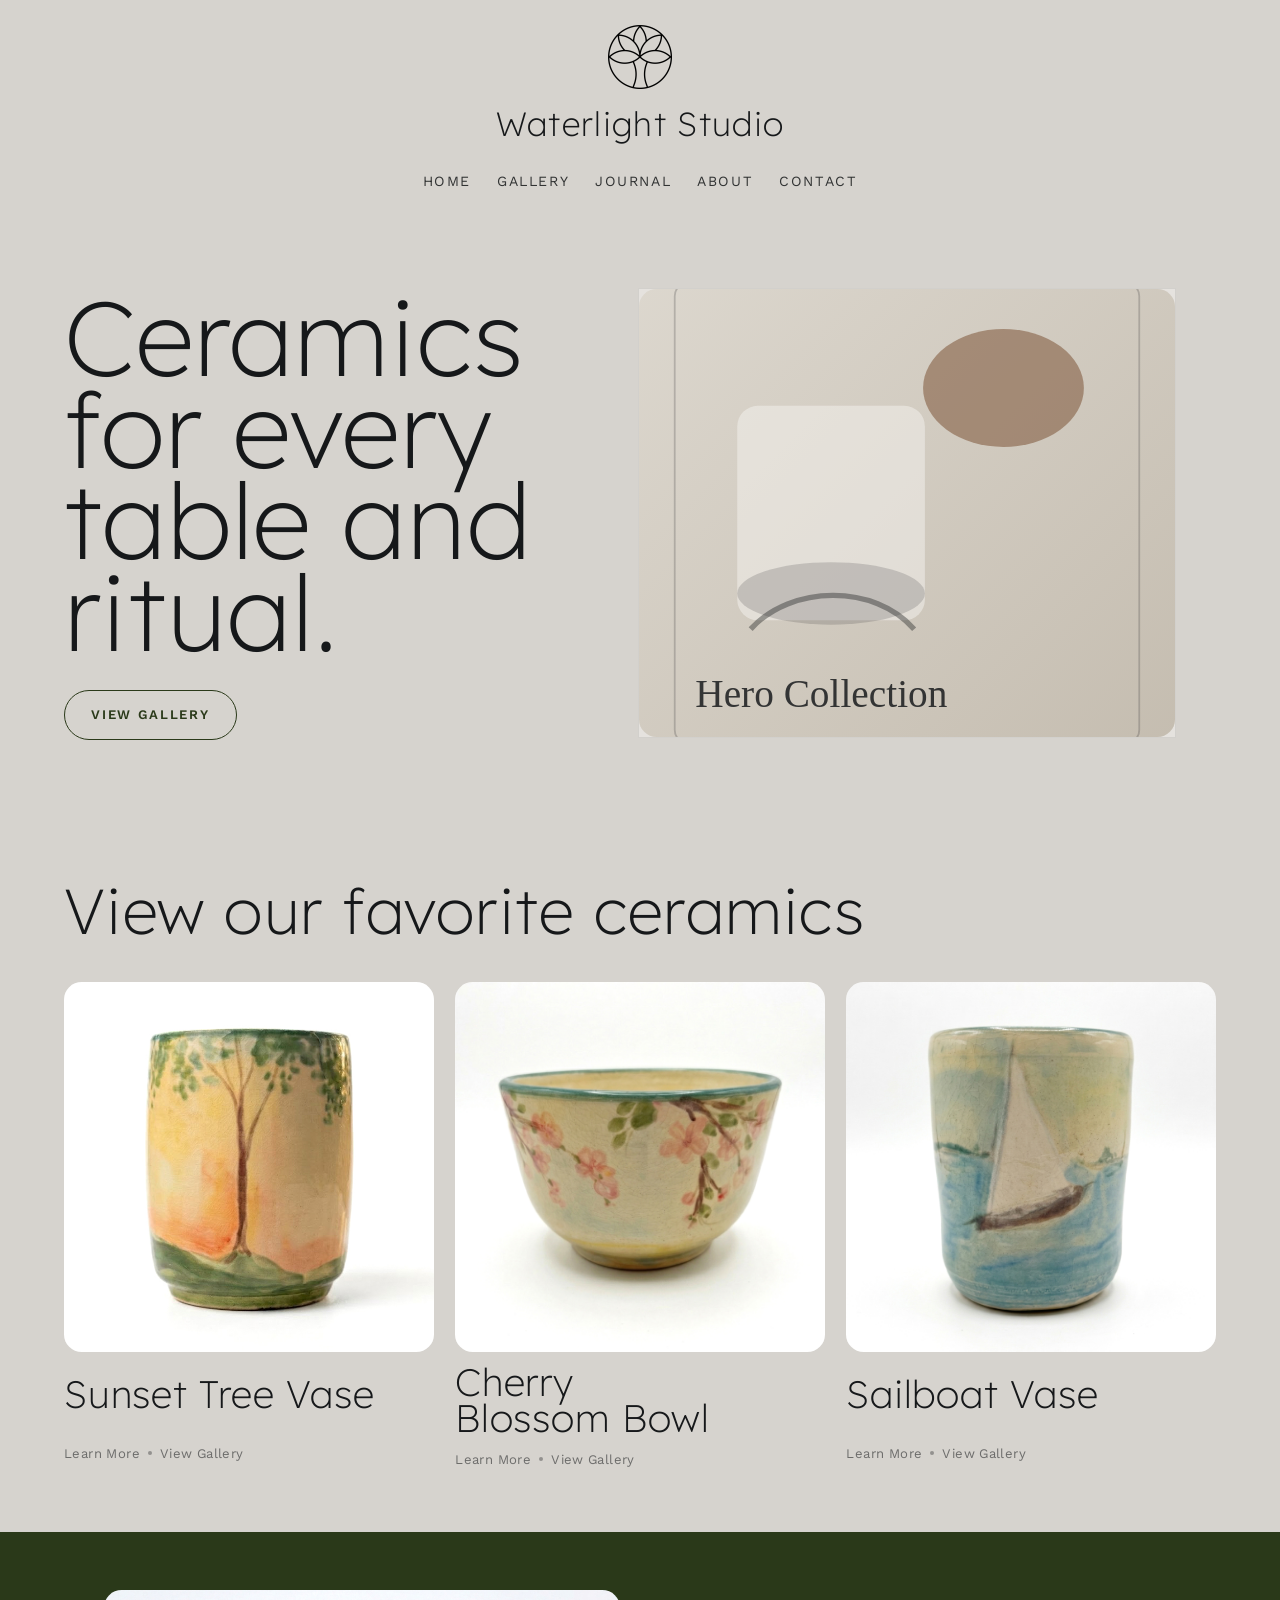
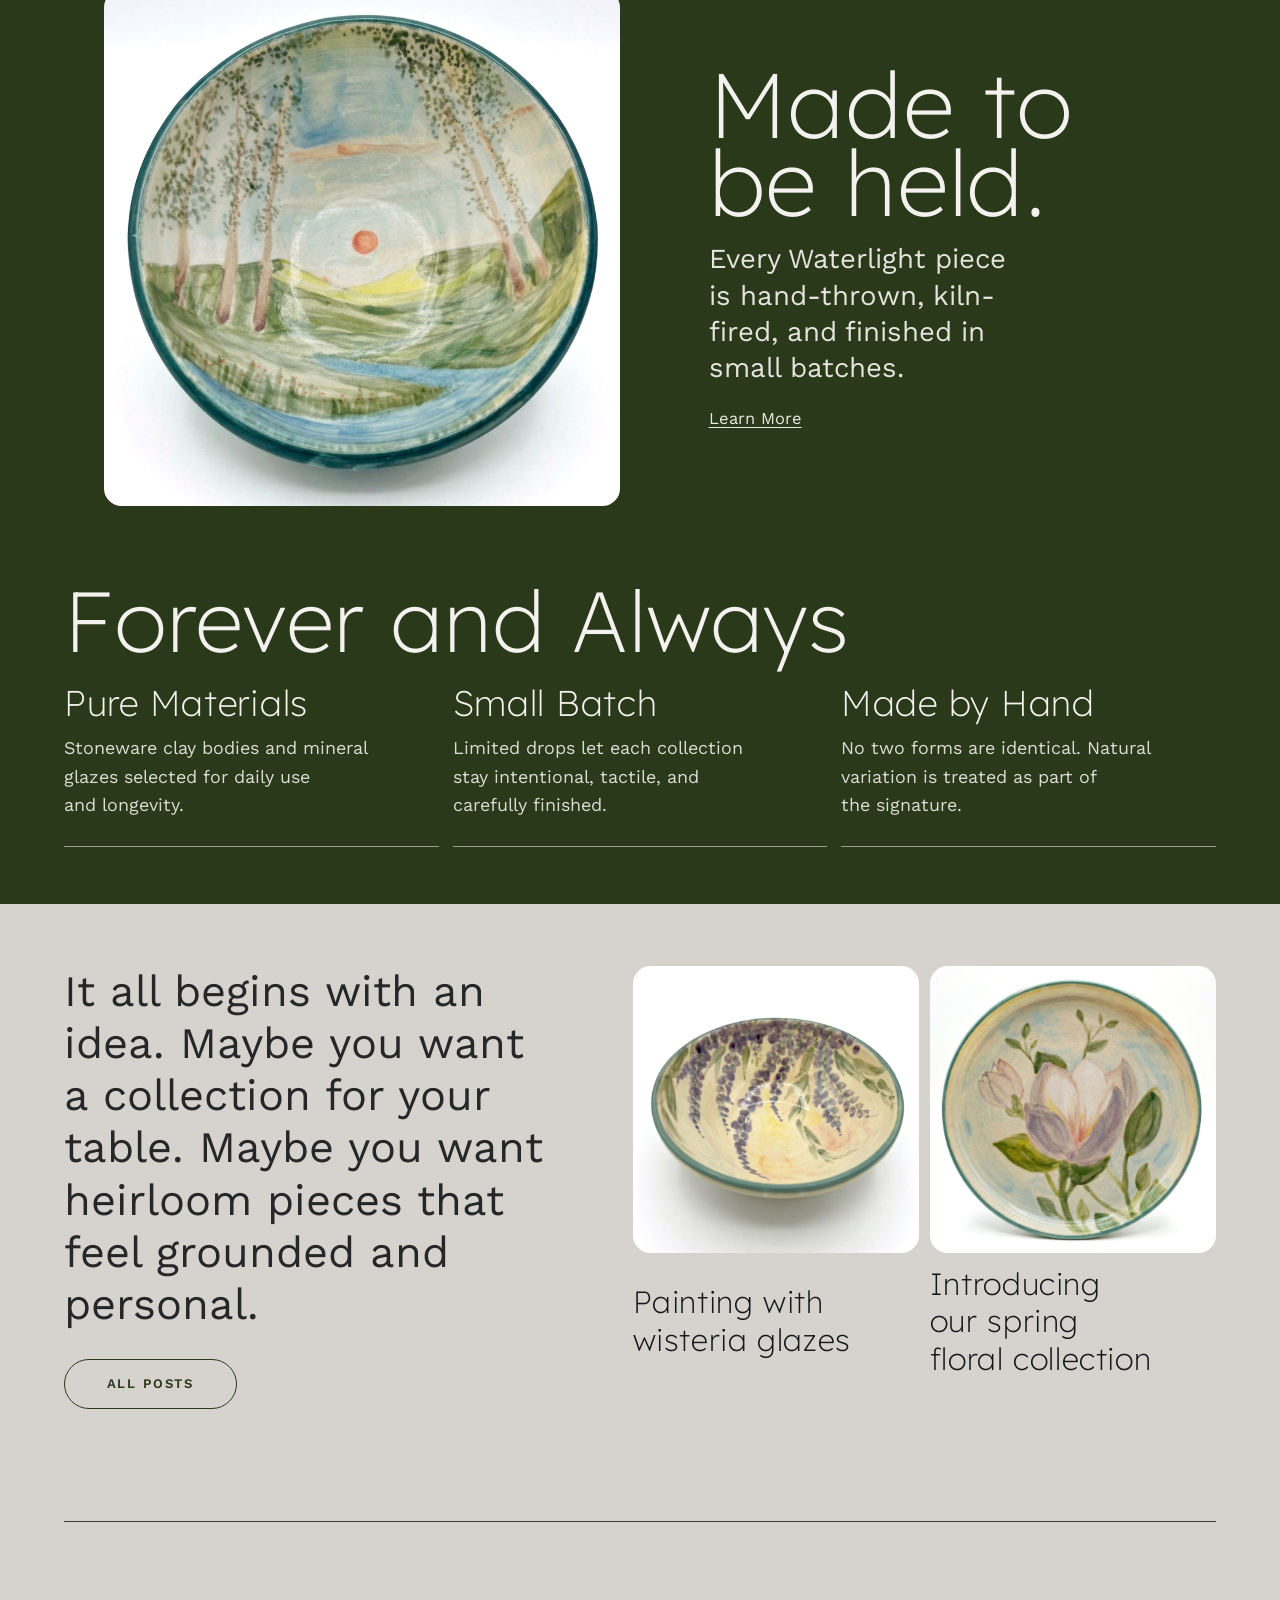
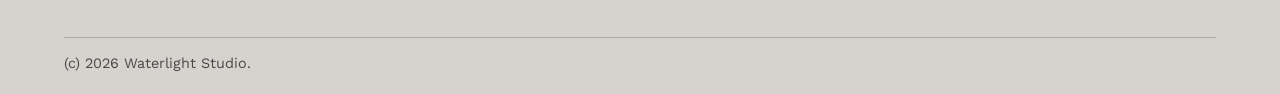
==== index.html @ d8284cc0 "Fix mobile hamburger menu: clean styling, centered, top z-index - Move hamburger into brandrow, remo" ====
<!doctype html>
<html lang="en">
  <head>
    <meta charset="utf-8" />
    <meta name="viewport" content="width=device-width, initial-scale=1" />
    <title>Waterlight Studio | Handmade Ceramics</title>
    <meta
      name="description"
      content="Waterlight Studio creates handmade ceramics for everyday rituals, with earthy forms, small-batch collections, and journal-inspired storytelling."
    />
    <link rel="preconnect" href="https://fonts.googleapis.com" />
    <link rel="preconnect" href="https://fonts.gstatic.com" crossorigin />
    <link
      href="https://fonts.googleapis.com/css2?family=Lexend:wght@200&family=Work+Sans:wght@400;500;600&display=swap"
      rel="stylesheet"
    />
    <link rel="stylesheet" href="/assets/css/tokens.css" />
    <link rel="stylesheet" href="/assets/css/base.css" />
    <link rel="stylesheet" href="/assets/css/layout.css" />
    <link rel="stylesheet" href="/assets/css/components.css" />
    <link rel="stylesheet" href="/assets/css/pages.css" />
  </head>
  <body class="home-template">
    <a class="skip-link" href="#main-content">Skip to content</a>
    <div class="site-shell">
      <header class="site-header home-header">
        <div class="container-wide home-header__brandrow">
          <button
            class="menu-toggle home-menu-toggle"
            type="button"
            data-menu-toggle
            aria-expanded="false"
            aria-controls="primary-nav"
            aria-label="Toggle navigation"
          >
            <svg viewBox="0 0 24 24" fill="none" stroke="currentColor" stroke-width="2" aria-hidden="true">
              <path d="M3 6h18M3 12h18M3 18h18" />
            </svg>
          </button>

          <a class="home-brand" href="/">
            <img src="/assets/img/Waterlight-Logo-Black.png" alt="" class="home-brand__logo" />
            <span class="home-brand__name">Waterlight Studio</span>
          </a>

          <nav id="primary-nav" class="home-nav" data-site-nav aria-label="Primary navigation">
            <a href="/" data-nav-link>Home</a>
            <a href="/gallery/" data-nav-link>Gallery</a>
            <a href="#journal">Journal</a>
            <a href="/about/" data-nav-link>About</a>
            <a href="#" class="js-mail-link">Contact</a>
          </nav>
        </div>
      </header>

      <main id="main-content">
        <section class="home-section home-hero">
          <div class="container-wide home-hero__layout">
            <div class="home-hero__copy" data-reveal="left">
              <h1>Ceramics for every table and ritual.</h1>
              <a class="home-pill home-pill--outline" href="/gallery/">View Gallery</a>
            </div>

            <figure class="home-hero__media" data-reveal="right">
              <img
                src="/assets/img/placeholders/home-hero-ceramics.svg"
                alt="Handmade ceramic objects styled in neutral tones"
                loading="eager"
              />
            </figure>
          </div>
        </section>

        <section id="shop" class="home-section home-products">
          <div class="container-wide">
            <h2 class="home-section-title" data-reveal>View our favorite ceramics</h2>

            <div class="home-product-grid">
              <article class="home-product" data-reveal>
                <img src="/assets/img/sunset-tree-vase.jpg" alt="Handmade vase with painted sunset tree landscape" loading="lazy" />
                <h3>Sunset Tree Vase</h3>
                <div class="home-product__actions">
                  <a href="/about/">Learn More</a>
                  <span class="home-product__dot"></span>
                  <a href="/gallery/">View Gallery</a>
                </div>
              </article>

              <article class="home-product" data-reveal>
                <img src="/assets/img/cherry-blossom-bowl.jpg" alt="Handmade bowl with pink cherry blossom branches" loading="lazy" />
                <h3>Cherry Blossom Bowl</h3>
                <div class="home-product__actions">
                  <a href="/about/">Learn More</a>
                  <span class="home-product__dot"></span>
                  <a href="/gallery/">View Gallery</a>
                </div>
              </article>

              <article class="home-product" data-reveal>
                <img src="/assets/img/sailboat-vase.jpg" alt="Handmade vase with painted sailboat on blue water" loading="lazy" />
                <h3>Sailboat Vase</h3>
                <div class="home-product__actions">
                  <a href="/about/">Learn More</a>
                  <span class="home-product__dot"></span>
                  <a href="/gallery/">View Gallery</a>
                </div>
              </article>
            </div>
          </div>
        </section>

        <section class="home-feature home-feature--dark">
          <div class="container-wide home-feature__layout">
            <figure class="home-feature__image" data-reveal>
              <img
                src="/assets/img/meadow-sunset-bowl.jpg"
                alt="Handmade bowl with painted meadow and sunset landscape"
                loading="lazy"
              />
            </figure>

            <div class="home-feature__copy" data-reveal>
              <h2>Made to be held.</h2>
              <p>Every Waterlight piece is hand-thrown, kiln-fired, and finished in small batches.</p>
              <a href="/about/">Learn More</a>
            </div>
          </div>
        </section>

        <section class="home-values home-feature--dark">
          <div class="container-wide">
            <h2>Forever and Always</h2>

            <div class="home-values__grid">
              <article class="home-value">
                <h3>Pure Materials</h3>
                <p>Stoneware clay bodies and mineral glazes selected for daily use and longevity.</p>
              </article>

              <article class="home-value">
                <h3>Small Batch</h3>
                <p>Limited drops let each collection stay intentional, tactile, and carefully finished.</p>
              </article>

              <article class="home-value">
                <h3>Made by Hand</h3>
                <p>No two forms are identical. Natural variation is treated as part of the signature.</p>
              </article>
            </div>
          </div>
        </section>

        <section id="journal" class="home-section home-journal">
          <div class="container-wide home-journal__layout">
            <div class="home-journal__intro" data-reveal="left">
              <p>
                It all begins with an idea. Maybe you want a collection for your table. Maybe you want
                heirloom pieces that feel grounded and personal.
              </p>
              <a class="home-pill home-pill--outline" href="/about/">All Posts</a>
            </div>

            <div class="home-journal__cards" data-reveal="right">
              <article class="home-journal-card">
                <img src="/assets/img/wisteria-bowl.jpg" alt="Handmade bowl with cascading purple wisteria" loading="lazy" />
                <h3>Painting with wisteria glazes</h3>
              </article>

              <article class="home-journal-card">
                <img src="/assets/img/magnolia-plate.jpg" alt="Handmade plate with magnolia flower" loading="lazy" />
                <h3>Introducing our spring floral collection</h3>
              </article>
            </div>
          </div>
        </section>
      </main>

      <footer class="home-newsletter">
        <div class="container-wide home-newsletter__inner">
          <nav class="home-newsletter__links" aria-label="Footer links" data-reveal>
            <a href="#journal">Journal</a>
            <a href="/about/">About</a>
            <a href="/gallery/">Gallery</a>
            <a href="#" class="js-mail-link">Contact</a>
          </nav>
        </div>

        <div class="container-wide home-legal">
          <p>(c) <span data-year></span> Waterlight Studio.</p>
        </div>
      </footer>
    </div>

    <script src="/cms-client.js"></script>
    <script src="/assets/js/main.js" defer></script>
    <script src="/assets/js/reveal.js" defer></script>
    <script>
      document.addEventListener('DOMContentLoaded', async () => {
        try {
          const cms = await window.CMS.fetchCms();

          // Hero
          const heroTitle = document.querySelector('.home-hero__copy h1');
          if (heroTitle && cms.hero.title) heroTitle.textContent = cms.hero.title;
          const heroCta = document.querySelector('.home-hero__copy .home-pill');
          if (heroCta && cms.hero.cta_text) { heroCta.textContent = cms.hero.cta_text; heroCta.href = cms.hero.cta_link || '/gallery/'; }
          const heroImg = document.querySelector('.home-hero__media img');
          if (heroImg && cms.hero.image) { heroImg.src = cms.hero.image; heroImg.alt = cms.hero.image_alt || ''; }

          // Products
          const prodTitle = document.querySelector('.home-products .home-section-title');
          if (prodTitle && cms.products.section_title) prodTitle.textContent = cms.products.section_title;
          const prodGrid = document.querySelector('.home-product-grid');
          if (prodGrid && cms.products.items.length) {
            prodGrid.innerHTML = cms.products.items
              .filter(p => p.visibility !== 'hidden')
              .map(p => `<article class="home-product is-visible">
                <img src="${p.image}" alt="${p.image_alt || ''}" loading="lazy" />
                <h3>${p.title}</h3>
                <div class="home-product__actions">
                  <a href="${p.learn_more_link || '/about/'}">Learn More</a>
                  <span class="home-product__dot"></span>
                  <a href="${p.gallery_link || '/gallery/'}">View Gallery</a>
                </div>
              </article>`).join('');
          }

          // Feature
          const featImg = document.querySelector('.home-feature__image img');
          if (featImg && cms.feature.image) { featImg.src = cms.feature.image; featImg.alt = cms.feature.image_alt || ''; }
          const featTitle = document.querySelector('.home-feature__copy h2');
          if (featTitle && cms.feature.title) featTitle.textContent = cms.feature.title;
          const featDesc = document.querySelector('.home-feature__copy p');
          if (featDesc && cms.feature.description) featDesc.textContent = cms.feature.description;
          const featLink = document.querySelector('.home-feature__copy a');
          if (featLink && cms.feature.link_text) { featLink.textContent = cms.feature.link_text; featLink.href = cms.feature.link_url || '/about/'; }

          // Values
          const valTitle = document.querySelector('.home-values h2');
          if (valTitle && cms.values.title) valTitle.textContent = cms.values.title;
          const valGrid = document.querySelector('.home-values__grid');
          if (valGrid && cms.values.items.length) {
            valGrid.innerHTML = cms.values.items.map(v =>
              `<article class="home-value is-visible"><h3>${v.title}</h3><p>${v.description}</p></article>`
            ).join('');
          }

          // Journal
          const journalIntro = document.querySelector('.home-journal__intro p');
          if (journalIntro && cms.journal.intro_text) journalIntro.textContent = cms.journal.intro_text;
          const journalCta = document.querySelector('.home-journal__intro .home-pill');
          if (journalCta && cms.journal.cta_text) { journalCta.textContent = cms.journal.cta_text; journalCta.href = cms.journal.cta_link || '/about/'; }
          const journalCards = document.querySelector('.home-journal__cards');
          if (journalCards && cms.journal.cards.length) {
            journalCards.innerHTML = cms.journal.cards
              .filter(j => j.visibility !== 'hidden')
              .map(j => `<article class="home-journal-card is-visible">
                <img src="${j.image}" alt="${j.image_alt || ''}" loading="lazy" />
                <h3>${j.title}</h3>
              </article>`).join('');
          }

          // Newsletter
          const nlText = document.querySelector('.home-newsletter__signup p');
          if (nlText && cms.newsletter.signup_text) nlText.textContent = cms.newsletter.signup_text;
          const nlImg = document.querySelector('.home-newsletter__visual img');
          if (nlImg && cms.newsletter.image) { nlImg.src = cms.newsletter.image; nlImg.alt = cms.newsletter.image_alt || ''; }
          const nlInsta = document.querySelector('.home-newsletter__visual a');
          if (nlInsta && cms.newsletter.instagram_text) nlInsta.textContent = cms.newsletter.instagram_text;

          // Section visibility
          const sectionMap = {
            hero: '.home-hero',
            products: '.home-products',
            feature: '.home-feature',
            values: '.home-values',
            journal: '.home-journal',
            newsletter: '.home-newsletter'
          };
          const settingMap = {
            hero: 'showHeroSection',
            products: 'showProductsSection',
            feature: 'showFeatureSection',
            values: 'showValuesSection',
            journal: 'showJournalSection',
            newsletter: 'showNewsletterSection'
          };
          Object.entries(sectionMap).forEach(([key, sel]) => {
            const el = document.querySelector(sel);
            if (el && cms.settings[settingMap[key]] === false) el.style.display = 'none';
          });
        } catch (e) {
          // CMS fetch failed; static HTML remains as fallback.
        }
      });
    </script>
  </body>
</html>
---- assets/css/tokens.css ----
:root {
  --bg-cream: #d6d3ce;
  --bg-sand: #c7c2b8;
  --olive: #2a3919;
  --rust: #855840;
  --charcoal: #16181a;
  --ink: #1f2228;
  --mist: #f4f2ee;
  --line: rgba(22, 24, 26, 0.17);
  --line-strong: rgba(22, 24, 26, 0.3);

  --shadow-soft: 0 12px 40px rgba(17, 21, 27, 0.12);
  --shadow-card: 0 14px 40px rgba(17, 21, 27, 0.1);

  --font-display: "Lexend", "Avenir Next", "Segoe UI", sans-serif;
  --font-body: "Work Sans", "Avenir Next", "Segoe UI", sans-serif;

  --step--1: clamp(0.86rem, 0.82rem + 0.2vw, 0.95rem);
  --step-0: clamp(1rem, 0.96rem + 0.2vw, 1.12rem);
  --step-1: clamp(1.2rem, 1.08rem + 0.55vw, 1.45rem);
  --step-2: clamp(1.48rem, 1.23rem + 1.2vw, 1.95rem);
  --step-3: clamp(1.85rem, 1.4rem + 2vw, 2.8rem);
  --step-4: clamp(2.5rem, 1.95rem + 2.6vw, 4.15rem);

  --space-2xs: clamp(0.4rem, 0.35rem + 0.22vw, 0.56rem);
  --space-xs: clamp(0.68rem, 0.6rem + 0.4vw, 0.95rem);
  --space-s: clamp(0.95rem, 0.84rem + 0.55vw, 1.35rem);
  --space-m: clamp(1.3rem, 1.1rem + 0.98vw, 2rem);
  --space-l: clamp(1.8rem, 1.43rem + 1.75vw, 3rem);
  --space-xl: clamp(2.6rem, 1.9rem + 3vw, 4.4rem);
  --space-2xl: clamp(3.6rem, 2.6rem + 4.2vw, 6.4rem);

  --radius-xs: 0.45rem;
  --radius-sm: 0.75rem;
  --radius-md: 1.1rem;
  --radius-lg: 1.7rem;
  --radius-pill: 999px;

  --container-max: 72rem;
  --container-wide: 82rem;

  --timing-fast: 160ms;
  --timing-base: 240ms;
  --timing-slow: 450ms;
  --ease-main: cubic-bezier(0.2, 0.65, 0.2, 1);
}
---- assets/css/base.css ----
*,
*::before,
*::after {
  box-sizing: border-box;
}

html {
  color-scheme: light;
  scroll-behavior: smooth;
}

body {
  margin: 0;
  min-height: 100vh;
  font-family: var(--font-body);
  font-size: var(--step-0);
  line-height: 1.6;
  color: var(--ink);
  background: radial-gradient(circle at 90% 0%, rgba(143, 67, 39, 0.13), transparent 38%),
    radial-gradient(circle at 8% 16%, rgba(38, 56, 31, 0.12), transparent 32%),
    linear-gradient(180deg, var(--mist), var(--bg-cream) 40%, #e8e3dc);
}

a {
  color: inherit;
  text-decoration: none;
}

img {
  display: block;
  max-width: 100%;
}

h1,
h2,
h3,
h4,
p,
ul {
  margin: 0;
}

h1,
h2,
h3,
h4 {
  font-family: var(--font-display);
  font-weight: 200;
  line-height: 1.12;
  letter-spacing: 0.02em;
  text-wrap: balance;
  color: var(--charcoal);
}

p {
  text-wrap: pretty;
}

ul {
  padding: 0;
  list-style: none;
}

:focus-visible {
  outline: 2px solid var(--rust);
  outline-offset: 3px;
}

::selection {
  background: rgba(143, 67, 39, 0.24);
  color: var(--charcoal);
}

.skip-link {
  position: absolute;
  left: 1rem;
  top: 0;
  transform: translateY(-130%);
  padding: 0.6rem 0.85rem;
  font-size: var(--step--1);
  color: var(--mist);
  background: var(--charcoal);
  border-radius: var(--radius-xs);
  z-index: 200;
  transition: transform var(--timing-fast) var(--ease-main);
}

.skip-link:focus-visible {
  transform: translateY(0.55rem);
}

.site-shell {
  position: relative;
  overflow: clip;
}

.texture-blur {
  position: absolute;
  width: min(34rem, 74vw);
  aspect-ratio: 1;
  border-radius: 50%;
  pointer-events: none;
  filter: blur(8px);
  opacity: 0.25;
}

.texture-blur--olive {
  left: -15rem;
  top: 12rem;
  background: radial-gradient(circle at center, rgba(38, 56, 31, 0.9), transparent 65%);
}

.texture-blur--rust {
  right: -10rem;
  top: 44rem;
  background: radial-gradient(circle at center, rgba(143, 67, 39, 0.8), transparent 62%);
}

@media (prefers-reduced-motion: reduce) {
  html {
    scroll-behavior: auto;
  }

  *,
  *::before,
  *::after {
    animation-duration: 0.01ms !important;
    animation-iteration-count: 1 !important;
    transition-duration: 0.01ms !important;
    scroll-behavior: auto !important;
  }
}
---- assets/css/layout.css ----
.container,
.container-wide {
  width: min(100% - 2.2rem, var(--container-max));
  margin-inline: auto;
}

.container-wide {
  max-width: var(--container-wide);
}

.section {
  padding-block: var(--space-2xl);
}

.section + .section {
  border-top: 1px solid var(--line);
}

.section-heading {
  display: grid;
  gap: var(--space-xs);
  max-width: 42rem;
  margin-bottom: var(--space-xl);
}

.section-heading p {
  font-size: var(--step-1);
  color: rgba(25, 29, 35, 0.82);
}

.stack {
  display: grid;
  gap: var(--space-l);
}

.cluster {
  display: flex;
  flex-wrap: wrap;
  gap: var(--space-xs);
}

.grid {
  display: grid;
  gap: var(--space-l);
}

.grid-2 {
  grid-template-columns: repeat(2, minmax(0, 1fr));
}

.grid-3 {
  grid-template-columns: repeat(3, minmax(0, 1fr));
}

.hero {
  padding-top: calc(var(--space-2xl) + 2.4rem);
  padding-bottom: var(--space-2xl);
}

.hero__layout {
  display: grid;
  grid-template-columns: 1.05fr 0.95fr;
  gap: var(--space-xl);
  align-items: end;
}

.hero__content {
  display: grid;
  gap: var(--space-m);
}

.hero__kicker {
  display: inline-flex;
  width: fit-content;
  padding: 0.42rem 0.82rem;
  border-radius: var(--radius-pill);
  font-size: var(--step--1);
  letter-spacing: 0.1em;
  text-transform: uppercase;
  color: var(--olive);
  background: rgba(38, 56, 31, 0.1);
}

.hero__content h1 {
  font-size: var(--step-4);
}

.hero__content p {
  max-width: 39ch;
  font-size: var(--step-1);
  color: rgba(25, 29, 35, 0.86);
}

.hero__media {
  border: 1px solid var(--line-strong);
  border-radius: var(--radius-lg);
  overflow: clip;
  background: linear-gradient(145deg, rgba(205, 199, 190, 0.42), rgba(38, 56, 31, 0.18));
  box-shadow: var(--shadow-soft);
}

.hero__media img {
  width: 100%;
  aspect-ratio: 4 / 5;
  object-fit: cover;
}

.page-hero {
  padding-top: calc(var(--space-2xl) + 2.2rem);
  padding-bottom: var(--space-xl);
}

.page-hero__inner {
  display: grid;
  gap: var(--space-s);
  max-width: 46rem;
}

.page-hero__inner h1 {
  font-size: var(--step-3);
}

.page-hero__inner p {
  font-size: var(--step-1);
  color: rgba(25, 29, 35, 0.83);
}

@media (max-width: 56rem) {
  .container,
  .container-wide {
    width: min(100% - 1.3rem, var(--container-max));
  }

  .grid-2,
  .grid-3 {
    grid-template-columns: 1fr;
  }

  .hero__layout {
    grid-template-columns: 1fr;
    align-items: start;
  }

  .hero__media img {
    aspect-ratio: 5 / 4;
  }

  .section-heading {
    margin-bottom: var(--space-l);
  }

  .hero {
    padding-top: calc(var(--space-2xl) + 1.4rem);
  }
}
---- assets/css/components.css ----
.site-header {
  position: fixed;
  inset: 0 0 auto;
  z-index: 120;
  backdrop-filter: blur(8px);
  background: color-mix(in srgb, var(--mist) 78%, transparent);
  border-bottom: 1px solid rgba(17, 21, 27, 0.08);
}

.site-header__inner {
  width: min(100% - 2rem, var(--container-wide));
  margin-inline: auto;
  min-height: 4.25rem;
  display: flex;
  align-items: center;
  justify-content: space-between;
  gap: var(--space-s);
}

.brand {
  display: inline-flex;
  flex-direction: column;
  line-height: 1;
}

.brand strong {
  font-family: var(--font-display);
  font-size: clamp(1.15rem, 1rem + 0.7vw, 1.45rem);
  letter-spacing: 0.03em;
  color: var(--charcoal);
}

.brand__logo {
  height: clamp(1.8rem, 1.4rem + 1.2vw, 2.6rem);
  width: auto;
}

.brand span {
  margin-top: 0.18rem;
  font-size: 0.68rem;
  letter-spacing: 0.21em;
  text-transform: uppercase;
  color: rgba(25, 29, 35, 0.75);
}

.site-nav {
  display: flex;
  align-items: center;
  gap: var(--space-xs);
}

.site-nav a {
  padding: 0.5rem 0.78rem;
  border-radius: var(--radius-pill);
  font-size: var(--step--1);
  letter-spacing: 0.06em;
  text-transform: uppercase;
  color: rgba(25, 29, 35, 0.84);
  transition: background var(--timing-fast) var(--ease-main), color var(--timing-fast) var(--ease-main);
}

.site-nav a:is(:hover, :focus-visible),
.site-nav a[aria-current="page"] {
  background: rgba(38, 56, 31, 0.13);
  color: var(--olive);
}

.menu-toggle {
  display: none;
  width: 2.5rem;
  height: 2.5rem;
  border: 1px solid var(--line-strong);
  border-radius: var(--radius-pill);
  background: var(--mist);
}

.menu-toggle svg {
  width: 1rem;
  height: 1rem;
}

.button,
.button-ghost,
.filter-button {
  display: inline-flex;
  align-items: center;
  justify-content: center;
  width: fit-content;
  gap: 0.45rem;
  border: 1px solid transparent;
  border-radius: var(--radius-pill);
  font-size: var(--step--1);
  letter-spacing: 0.07em;
  text-transform: uppercase;
  transition: transform var(--timing-fast) var(--ease-main),
    background var(--timing-fast) var(--ease-main),
    color var(--timing-fast) var(--ease-main),
    border-color var(--timing-fast) var(--ease-main);
}

.button {
  padding: 0.72rem 1.2rem;
  background: var(--charcoal);
  color: var(--mist);
  box-shadow: 0 8px 24px rgba(17, 21, 27, 0.25);
}

.button:is(:hover, :focus-visible) {
  transform: translateY(-2px);
  background: color-mix(in srgb, var(--charcoal) 82%, var(--rust));
}

.button-ghost {
  padding: 0.66rem 1.05rem;
  border-color: var(--line-strong);
  color: var(--charcoal);
  background: rgba(247, 245, 242, 0.72);
}

.button-ghost:is(:hover, :focus-visible) {
  transform: translateY(-2px);
  border-color: var(--olive);
  color: var(--olive);
}

.lead-metrics {
  display: grid;
  grid-template-columns: repeat(3, minmax(0, 1fr));
  gap: var(--space-s);
}

.lead-metrics li {
  padding: 0.85rem;
  border-radius: var(--radius-sm);
  border: 1px solid var(--line);
  background: rgba(247, 245, 242, 0.7);
}

.lead-metrics strong {
  display: block;
  font-family: var(--font-display);
  font-size: var(--step-2);
  color: var(--olive);
}

.lead-metrics span {
  font-size: var(--step--1);
  letter-spacing: 0.03em;
  text-transform: uppercase;
  color: rgba(25, 29, 35, 0.72);
}

.card {
  padding: var(--space-m);
  border: 1px solid var(--line);
  border-radius: var(--radius-md);
  background: linear-gradient(180deg, rgba(247, 245, 242, 0.98), rgba(239, 237, 232, 0.74));
  box-shadow: var(--shadow-card);
}

.card img {
  width: 100%;
  border-radius: var(--radius-md);
}

.card h3 {
  font-size: var(--step-2);
  margin-bottom: var(--space-2xs);
}

.card p {
  color: rgba(25, 29, 35, 0.82);
}

.card--accent {
  border-color: rgba(143, 67, 39, 0.38);
  background: linear-gradient(180deg, rgba(143, 67, 39, 0.12), rgba(239, 237, 232, 0.8));
}

.work-grid {
  display: grid;
  grid-template-columns: repeat(3, minmax(0, 1fr));
  gap: 0.4rem;
}

.work-item {
  position: relative;
  border: 1px solid var(--line);
  border-radius: var(--radius-sm);
  overflow: clip;
  background: var(--mist);
  transition: transform var(--timing-base) var(--ease-main), box-shadow var(--timing-base) var(--ease-main);
}

.work-item:is(:hover, :focus-within) {
  transform: translateY(-4px);
  box-shadow: var(--shadow-soft);
}

.work-item img {
  width: 100%;
  aspect-ratio: 4 / 5;
  object-fit: cover;
}

.work-item__meta {
  display: flex;
  align-items: baseline;
  justify-content: space-between;
  gap: var(--space-xs);
  padding: 0.78rem;
  font-size: var(--step--1);
}

.work-item__meta strong {
  font-family: var(--font-display);
  font-size: var(--step-1);
}

.work-item__meta span {
  letter-spacing: 0.09em;
  text-transform: uppercase;
  color: rgba(25, 29, 35, 0.7);
}

.timeline {
  display: grid;
  gap: var(--space-s);
}

.timeline li {
  display: grid;
  grid-template-columns: 8.5rem 1fr;
  gap: var(--space-s);
  align-items: start;
  padding-top: var(--space-xs);
  border-top: 1px solid var(--line);
}

.timeline strong {
  font-size: var(--step--1);
  letter-spacing: 0.09em;
  text-transform: uppercase;
  color: var(--olive);
}

.timeline p {
  color: rgba(25, 29, 35, 0.83);
}

.cta-band {
  padding: clamp(1.7rem, 1.3rem + 2vw, 3rem);
  border-radius: var(--radius-lg);
  border: 1px solid rgba(38, 56, 31, 0.26);
  background: linear-gradient(125deg, rgba(38, 56, 31, 0.09), rgba(143, 67, 39, 0.13), rgba(205, 199, 190, 0.95));
  display: grid;
  gap: var(--space-s);
}

.cta-band h2 {
  font-size: var(--step-3);
}

.cta-band p {
  max-width: 44ch;
}

.site-footer {
  margin-top: var(--space-xl);
  border-top: 1px solid var(--line);
  background: color-mix(in srgb, var(--mist) 84%, white);
}

.site-footer__inner {
  width: min(100% - 2rem, var(--container-wide));
  margin-inline: auto;
  padding-block: var(--space-l);
  display: flex;
  flex-wrap: wrap;
  gap: var(--space-s);
  align-items: center;
  justify-content: space-between;
  font-size: var(--step--1);
  letter-spacing: 0.02em;
  color: rgba(25, 29, 35, 0.8);
}

.site-footer nav {
  display: flex;
  gap: var(--space-s);
}

[data-reveal] {
  opacity: 0;
  transform: translateY(20px);
  transition: opacity var(--timing-slow) var(--ease-main),
    transform var(--timing-slow) var(--ease-main);
}

[data-reveal].is-visible {
  opacity: 1;
  transform: translateY(0);
}

[data-reveal="left"] {
  transform: translateX(-18px);
}

[data-reveal="right"] {
  transform: translateX(18px);
}

[data-reveal="left"].is-visible,
[data-reveal="right"].is-visible {
  transform: translateX(0);
}

.gallery-toolbar {
  display: flex;
  flex-wrap: wrap;
  justify-content: center;
  gap: clamp(1.1rem, 0.68rem + 1.2vw, 2rem);
  margin-bottom: var(--space-l);
}

.filter-button {
  padding: 0.2rem 0;
  border: none;
  border-bottom: 1px solid transparent;
  border-radius: 0;
  background: transparent;
  font-size: 0.88rem;
  letter-spacing: 0.11em;
  text-transform: uppercase;
  color: rgba(22, 24, 26, 0.86);
}

.filter-button.active,
.filter-button:is(:hover, :focus-visible) {
  border-color: transparent;
  border-bottom-color: rgba(22, 24, 26, 0.66);
  background: transparent;
  color: rgba(22, 24, 26, 0.86);
}

.lightbox {
  position: fixed;
  inset: 0;
  display: grid;
  place-items: center;
  padding: 1rem;
  background: rgba(17, 21, 27, 0.9);
  z-index: 280;
}

.lightbox[hidden] {
  display: none;
}

.lightbox__panel {
  position: relative;
  width: min(95vw, 60rem);
  border-radius: var(--radius-md);
  overflow: clip;
  border: 1px solid rgba(247, 245, 242, 0.25);
}

.lightbox__panel img {
  width: 100%;
  max-height: 82vh;
  object-fit: contain;
  background: rgba(0, 0, 0, 0.4);
}

.lightbox__caption {
  position: absolute;
  left: 0;
  right: 0;
  bottom: 0;
  padding: 0.72rem 0.9rem;
  font-size: var(--step--1);
  color: var(--mist);
  background: linear-gradient(180deg, transparent, rgba(0, 0, 0, 0.78));
}

.lightbox__close {
  position: absolute;
  top: 0.6rem;
  right: 0.6rem;
  width: 2.3rem;
  height: 2.3rem;
  border: 1px solid rgba(247, 245, 242, 0.36);
  border-radius: var(--radius-pill);
  color: var(--mist);
  background: rgba(0, 0, 0, 0.46);
}

@media (max-width: 56rem) {
  .work-grid {
    grid-template-columns: repeat(auto-fit, minmax(15rem, 1fr));
  }

  .menu-toggle {
    display: inline-flex;
    align-items: center;
    justify-content: center;
  }

  .site-nav {
    position: absolute;
    top: calc(100% + 0.6rem);
    right: 1rem;
    width: min(88vw, 19.5rem);
    display: grid;
    gap: 0.35rem;
    padding: 0.5rem;
    border-radius: var(--radius-sm);
    border: 1px solid var(--line-strong);
    background: var(--mist);
    box-shadow: var(--shadow-soft);
    transform: scale(0.98);
    opacity: 0;
    pointer-events: none;
    transition: opacity var(--timing-base) var(--ease-main),
      transform var(--timing-base) var(--ease-main);
  }

  .site-nav.is-open {
    transform: scale(1);
    opacity: 1;
    pointer-events: auto;
  }

  .site-nav a {
    width: 100%;
    padding: 0.7rem 0.8rem;
  }

  .lead-metrics {
    grid-template-columns: 1fr;
  }

  .timeline li {
    grid-template-columns: 1fr;
  }

  .site-footer__inner {
    flex-direction: column;
    align-items: flex-start;
  }
}
---- assets/css/pages.css ----
.home-story {
  display: grid;
  grid-template-columns: 1.1fr 0.9fr;
  gap: var(--space-l);
  align-items: stretch;
}

.home-story__visual {
  border: 1px solid var(--line);
  border-radius: var(--radius-md);
  overflow: clip;
  box-shadow: var(--shadow-card);
}

.home-story__visual img {
  width: 100%;
  min-height: 100%;
  object-fit: cover;
}

.home-story__copy {
  display: grid;
  gap: var(--space-m);
}

.home-story__copy h2 {
  font-size: var(--step-3);
}

.home-story__copy p {
  color: rgba(25, 29, 35, 0.84);
}

.services-grid {
  display: grid;
  grid-template-columns: repeat(3, minmax(0, 1fr));
  gap: var(--space-s);
}

.services-grid .card {
  min-height: 100%;
}

.badge {
  display: inline-flex;
  width: fit-content;
  padding: 0.25rem 0.58rem;
  border: 1px solid var(--line-strong);
  border-radius: var(--radius-pill);
  font-size: 0.7rem;
  letter-spacing: 0.08em;
  text-transform: uppercase;
  color: var(--rust);
  background: rgba(143, 67, 39, 0.07);
}

.about-layout {
  display: grid;
  grid-template-columns: 1fr 1fr;
  gap: var(--space-l);
}

.about-block {
  display: grid;
  gap: var(--space-s);
}

.about-block p {
  color: rgba(25, 29, 35, 0.84);
}

.values-grid {
  display: grid;
  gap: var(--space-s);
  grid-template-columns: repeat(3, minmax(0, 1fr));
}

.values-grid .card h3 {
  margin-bottom: 0.35rem;
}

.gallery-intro {
  display: grid;
  gap: var(--space-s);
  max-width: 45rem;
}

.gallery-item[hidden] {
  display: none;
}

.gallery-card {
  display: grid;
  gap: 0.4rem;
}

.gallery-card img {
  width: 100%;
  aspect-ratio: 1 / 1;
  object-fit: cover;
  border-radius: var(--radius-md);
}

.gallery-card__info {
  display: grid;
  gap: 0.1rem;
}

.gallery-card__info strong {
  font-family: var(--font-display);
  font-weight: 200;
  font-size: clamp(2rem, 1.6rem + 1vw, 2.9rem);
  line-height: 0.95;
}

.gallery-card__info span {
  font-size: 0.82rem;
  letter-spacing: 0.03em;
  color: rgba(22, 24, 26, 0.55);
}

.gallery-card__open {
  border: none;
  border-radius: 0;
  padding: 0;
  background: transparent;
  font-size: 0.82rem;
  letter-spacing: 0.03em;
  text-transform: none;
  color: rgba(22, 24, 26, 0.55);
  cursor: pointer;
  text-align: left;
  transition: color var(--timing-fast) var(--ease-main);
}

.gallery-card__open:is(:hover, :focus-visible) {
  background: transparent;
  color: rgba(22, 24, 26, 0.9);
}

@media (max-width: 56rem) {
  .services-grid,
  .values-grid {
    grid-template-columns: repeat(auto-fit, minmax(14rem, 1fr));
  }

  .about-layout,
  .home-story {
    grid-template-columns: 1fr;
  }
}

/* Home redesign: Alta Loma inspired layout for Waterlight Studio ceramics. */
body.home-template {
  background: var(--bg-cream);
  color: var(--charcoal);
}

body.home-template .site-shell {
  overflow: visible;
}

body.home-template .site-header {
  position: static;
  inset: auto;
  background: transparent;
  border-bottom: 0;
  backdrop-filter: none;
}

body.home-template .skip-link {
  background: var(--charcoal);
  color: var(--mist);
}

.home-header {
  padding-top: 1.1rem;
}


.home-header__icon {
  justify-self: start;
}


.home-header__icon-link {
  display: inline-flex;
  align-items: center;
  justify-content: center;
  gap: 0.22rem;
  line-height: 1;
  transition: color var(--timing-fast) var(--ease-main);
}

.home-header__icon-link:is(:hover, :focus-visible) {
  color: var(--olive);
}

.home-header__icon-link svg {
  width: 1.1rem;
  height: 1.1rem;
}


.home-header__brandrow {
  position: relative;
  display: grid;
  justify-items: center;
  gap: 1rem;
  padding-top: 0.45rem;
  padding-bottom: 1.85rem;
}

.home-brand {
  display: inline-flex;
  flex-direction: column;
  align-items: center;
  gap: 0.5rem;
  text-decoration: none;
}

.home-brand__logo {
  height: clamp(3rem, 2.4rem + 2vw, 4.6rem);
  width: auto;
}

.home-brand__name {
  font-family: var(--font-display);
  font-weight: 200;
  font-size: clamp(1.6rem, 1.3rem + 1vw, 2.4rem);
  letter-spacing: 0.04em;
  color: var(--charcoal);
}

.home-nav {
  display: flex;
  align-items: center;
  justify-content: center;
  gap: clamp(1.1rem, 0.68rem + 1.2vw, 2rem);
}

.home-nav a {
  padding: 0.2rem 0;
  border-bottom: 1px solid transparent;
  font-size: 0.88rem;
  letter-spacing: 0.11em;
  text-transform: uppercase;
  color: rgba(22, 24, 26, 0.86);
}

.home-nav a:is(:hover, :focus-visible),
.home-nav a[aria-current="page"] {
  border-bottom-color: rgba(22, 24, 26, 0.66);
}

.home-section {
  padding-block: clamp(2.6rem, 2.05rem + 2.3vw, 4.5rem);
}

.home-hero {
  padding-top: clamp(1.7rem, 1.3rem + 1.8vw, 3.4rem);
}

.home-hero__layout {
  display: grid;
  grid-template-columns: 0.88fr 1.12fr;
  align-items: end;
  gap: clamp(1.6rem, 1.05rem + 2.5vw, 3.7rem);
}

.home-hero__copy {
  display: grid;
  gap: 2rem;
  padding-bottom: clamp(0.5rem, 0.3rem + 0.9vw, 1.4rem);
}

.home-hero__copy h1 {
  margin: 0;
  max-width: 7.5ch;
  font-family: var(--font-display);
  font-size: clamp(3.5rem, 2.35rem + 5.3vw, 7.35rem);
  line-height: 0.87;
  letter-spacing: 0.01em;
  text-wrap: balance;
}

.home-pill {
  display: inline-flex;
  align-items: center;
  justify-content: center;
  width: fit-content;
  min-width: 10.8rem;
  padding: 0.85rem 1.5rem;
  border-radius: 999px;
  border: 1.5px solid var(--olive);
  font-size: 0.82rem;
  font-weight: 600;
  letter-spacing: 0.14em;
  text-transform: uppercase;
  color: var(--olive);
  background: transparent;
  transition: background var(--timing-fast) var(--ease-main), color var(--timing-fast) var(--ease-main);
}

.home-pill:is(:hover, :focus-visible) {
  background: var(--olive);
  color: var(--mist);
}

.home-pill--wide {
  flex: 1;
}

.home-hero__media {
  border: 1px solid rgba(22, 24, 26, 0.09);
  background: rgba(244, 242, 238, 0.48);
}

.home-hero__media img {
  width: 100%;
  aspect-ratio: 4 / 3.35;
  object-fit: cover;
  border-radius: var(--radius-md);
}

.home-products {
  padding-top: clamp(2.6rem, 2.05rem + 2.3vw, 4.1rem);
}

.home-section-title {
  margin: 0 0 clamp(1.5rem, 1.05rem + 1.9vw, 2.7rem);
  font-family: var(--font-display);
  font-size: clamp(2.8rem, 2.2rem + 2.2vw, 4.45rem);
  line-height: 0.95;
}

.home-product-grid {
  display: grid;
  grid-template-columns: repeat(3, minmax(0, 1fr));
  gap: clamp(0.85rem, 0.6rem + 1vw, 1.35rem);
}

.home-product {
  display: grid;
  gap: 0.75rem;
}

.home-product img {
  width: 100%;
  aspect-ratio: 1 / 1;
  object-fit: cover;
  border-radius: var(--radius-md);
}

.home-product h3 {
  margin: 0;
  font-family: var(--font-display);
  font-size: clamp(2rem, 1.6rem + 1vw, 2.9rem);
  line-height: 0.95;
}

.home-product__actions {
  display: flex;
  align-items: center;
  gap: 0.5rem;
}

.home-product__actions a {
  font-size: 0.82rem;
  letter-spacing: 0.03em;
  color: rgba(22, 24, 26, 0.55);
  text-decoration: none;
  transition: color var(--timing-fast) var(--ease-main);
}

.home-product__actions a:hover {
  color: rgba(22, 24, 26, 0.9);
}

.home-product__dot {
  width: 4px;
  height: 4px;
  border-radius: 50%;
  background: rgba(22, 24, 26, 0.35);
  flex-shrink: 0;
}

.home-feature--dark {
  background: var(--olive);
  color: var(--mist);
}

.home-feature {
  padding-top: clamp(1.6rem, 1.1rem + 1.8vw, 3.1rem);
  padding-bottom: clamp(1.5rem, 1rem + 2vw, 3.1rem);
}

.home-feature__layout {
  display: grid;
  grid-template-columns: 1.08fr 0.92fr;
  align-items: center;
  gap: clamp(1.35rem, 0.65rem + 3vw, 4rem);
}

.home-feature__image img {
  width: 100%;
  aspect-ratio: 1 / 1;
  object-fit: cover;
  border-radius: var(--radius-md);
}

.home-feature__copy {
  display: grid;
  gap: 1.2rem;
}

.home-feature__copy h2 {
  margin: 0;
  font-family: var(--font-display);
  font-size: clamp(3.3rem, 2.2rem + 4.4vw, 6.1rem);
  line-height: 0.86;
  color: var(--mist);
}

.home-feature__copy p {
  margin: 0;
  max-width: 22ch;
  font-size: clamp(1.3rem, 1.08rem + 0.8vw, 1.85rem);
  line-height: 1.32;
  color: rgba(244, 242, 238, 0.92);
}

.home-feature__copy a {
  width: fit-content;
  font-size: 1.03rem;
  text-decoration: underline;
  text-underline-offset: 0.17rem;
  color: rgba(244, 242, 238, 0.95);
}

.home-values {
  padding-top: 1rem;
  padding-bottom: clamp(2.5rem, 1.95rem + 2vw, 4rem);
}

.home-values h2 {
  margin: 0 0 clamp(1rem, 0.72rem + 1vw, 1.85rem);
  font-family: var(--font-display);
  font-size: clamp(3.1rem, 2.2rem + 3.9vw, 5.8rem);
  line-height: 0.9;
  color: var(--mist);
}

.home-values__grid {
  display: grid;
  grid-template-columns: repeat(3, minmax(0, 1fr));
  gap: 0.85rem;
}

.home-value {
  padding-right: 1rem;
  padding-bottom: 1.65rem;
  border-bottom: 1px solid rgba(244, 242, 238, 0.55);
}

.home-value h3 {
  margin: 0 0 0.7rem;
  font-family: var(--font-display);
  font-size: clamp(1.9rem, 1.6rem + 0.8vw, 2.45rem);
  font-weight: 200;
  color: var(--mist);
}

.home-value p {
  margin: 0;
  max-width: 34ch;
  color: rgba(244, 242, 238, 0.88);
}

.home-journal {
  background: var(--bg-cream);
  color: var(--charcoal);
}

.home-journal__layout {
  display: grid;
  grid-template-columns: 0.94fr 1.06fr;
  align-items: start;
  gap: clamp(1.35rem, 0.6rem + 3.5vw, 3.2rem);
}

.home-journal__intro {
  display: grid;
  gap: 1.75rem;
}

.home-journal__intro p {
  margin: 0;
  max-width: 18ch;
  font-size: clamp(2.1rem, 1.75rem + 1.2vw, 3rem);
  line-height: 1.2;
  color: rgba(22, 24, 26, 0.92);
}

.home-journal__cards {
  display: grid;
  grid-template-columns: repeat(2, minmax(0, 1fr));
  gap: 0.7rem;
}

.home-journal-card {
  display: grid;
  gap: 0.75rem;
}

.home-journal-card img {
  width: 100%;
  aspect-ratio: 1 / 1;
  object-fit: cover;
  border-radius: var(--radius-md);
}

.home-journal-card h3 {
  margin: 0;
  font-family: var(--font-display);
  font-size: clamp(1.5rem, 1.2rem + 0.9vw, 2rem);
  font-weight: 200;
  line-height: 1.23;
}

.home-newsletter {
  background: var(--bg-cream);
  padding-top: clamp(2.1rem, 1.7rem + 1.8vw, 3.6rem);
  padding-bottom: 1.15rem;
}

.home-newsletter__inner {
  border-top: 1px solid rgba(22, 24, 26, 0.8);
  padding-top: clamp(2rem, 1.5rem + 2vw, 3.4rem);
  display: grid;
  grid-template-columns: 1fr;
  gap: clamp(1.1rem, 0.5rem + 2.8vw, 3.4rem);
}

.home-newsletter__visual {
  display: grid;
  gap: 0.9rem;
}

.home-newsletter__visual img {
  width: 100%;
  aspect-ratio: 4 / 4;
  object-fit: cover;
}

.home-newsletter__visual a {
  width: fit-content;
  font-size: 0.98rem;
  text-decoration: underline;
  text-underline-offset: 0.18rem;
}

.home-newsletter__signup {
  display: grid;
  align-content: start;
  gap: 1.3rem;
}

.home-newsletter__signup p {
  margin: 0;
  max-width: 26ch;
  font-size: clamp(1.7rem, 1.42rem + 0.8vw, 2.2rem);
  line-height: 1.3;
}

.home-signup-form {
  display: grid;
  gap: 1rem;
  justify-items: start;
}

.home-signup-form input {
  width: min(100%, 27rem);
  min-height: 4.4rem;
  border: 0;
  background: rgba(247, 245, 242, 0.84);
  padding: 0.9rem 1.05rem;
  font-size: 1.95rem;
  font-family: var(--font-body);
  color: rgba(22, 24, 26, 0.85);
}

.home-signup-form input::placeholder {
  color: rgba(22, 24, 26, 0.45);
}

.home-newsletter__links {
  display: flex;
  align-items: center;
  justify-content: center;
  gap: clamp(1.1rem, 0.68rem + 1.2vw, 2rem);
}

.home-newsletter__links a {
  padding: 0.2rem 0;
  border-bottom: 1px solid transparent;
  font-size: 0.88rem;
  letter-spacing: 0.11em;
  text-transform: uppercase;
  color: rgba(22, 24, 26, 0.86);
  text-decoration: none;
}

.home-newsletter__links a:is(:hover, :focus-visible) {
  border-bottom-color: rgba(22, 24, 26, 0.66);
}

.home-legal {
  border-top: 1px solid rgba(22, 24, 26, 0.22);
  margin-top: clamp(1.5rem, 1.15rem + 1.3vw, 2.6rem);
  padding-top: 0.9rem;
}

.home-legal p {
  margin: 0;
  font-size: 0.9rem;
  color: rgba(22, 24, 26, 0.74);
}

@media (max-width: 56rem) {
  .home-header {
    padding-top: 0.7rem;
  }

  .home-header__icon,
  .home-header__cart {
    font-size: 1rem;
  }

  .home-header__icon-link svg {
    width: 1.04rem;
    height: 1.04rem;
  }

  .home-header__cart-count {
    font-size: 0.82rem;
  }

  .home-brand {
    font-size: clamp(1.6rem, 1.2rem + 3vw, 2.15rem);
  }


  .home-menu-toggle {
    display: inline-flex;
    align-items: center;
    justify-content: center;
    margin: 0 auto 0.5rem;
    border: none;
    border-radius: 0;
    background: transparent;
    width: auto;
    height: auto;
    padding: 0.3rem;
    color: var(--charcoal);
  }

  .home-menu-toggle svg {
    width: 1.4rem;
    height: 1.4rem;
  }

  .home-nav {
    position: absolute;
    z-index: 100;
    top: calc(100% - 0.2rem);
    left: 50%;
    transform: translateX(-50%) scale(0.98);
    width: min(90vw, 22rem);
    display: grid;
    justify-items: center;
    gap: 0.35rem;
    border: 1px solid var(--line-strong);
    border-radius: var(--radius-sm);
    padding: 0.65rem;
    background: var(--mist);
    box-shadow: var(--shadow-soft);
    opacity: 0;
    pointer-events: none;
    transition: transform var(--timing-base) var(--ease-main),
      opacity var(--timing-base) var(--ease-main);
  }

  .home-nav.is-open {
    transform: translateX(-50%) scale(1);
    opacity: 1;
    pointer-events: auto;
  }

  .home-nav a {
    width: 100%;
    text-align: center;
    padding: 0.52rem;
  }

  .home-section-title {
    line-height: 1;
  }

  .home-hero__layout,
  .home-feature__layout,
  .home-journal__layout {
    grid-template-columns: 1fr;
  }

  .home-hero__layout {
    display: flex;
    flex-direction: column;
    gap: 1.2rem;
    align-items: center;
  }

  .home-hero__copy h1 {
    max-width: 9ch;
  }

  .home-hero__media img {
    aspect-ratio: 4 / 3;
  }

  .home-hero__media {
    order: 1;
  }

  .home-hero__copy {
    order: 2;
    gap: 1.25rem;
    padding-bottom: 0;
    width: min(100%, 36rem);
    margin-inline: auto;
    align-items: center;
    text-align: center;
  }

  .home-journal__cards {
    grid-template-columns: repeat(2, minmax(0, 1fr));
  }

  .home-hero__copy h1 {
    margin-inline: auto;
  }

  .home-hero__media {
    width: min(100%, 42rem);
    margin-inline: auto;
  }

  .home-product-grid {
    grid-template-columns: repeat(auto-fit, minmax(16rem, 1fr));
  }

  .home-product__actions {
    flex-direction: column;
    align-items: stretch;
  }

  .home-qty {
    width: 100%;
  }

  .home-newsletter__inner {
    grid-template-columns: repeat(2, minmax(0, 1fr));
    grid-template-areas:
      "visual links"
      "signup signup";
    column-gap: 1rem;
    row-gap: 1.4rem;
    align-items: start;
  }

  .home-newsletter__visual {
    grid-area: visual;
  }

  .home-newsletter__links {
    grid-area: links;
    justify-self: end;
  }

  .home-newsletter__signup {
    grid-area: signup;
  }

  .home-newsletter__signup p {
    max-width: 32ch;
  }

  .home-values__grid {
    grid-template-columns: 1fr;
  }

  .home-signup-form input {
    width: 100%;
    font-size: clamp(1.1rem, 3.4vw, 1.45rem);
  }
}
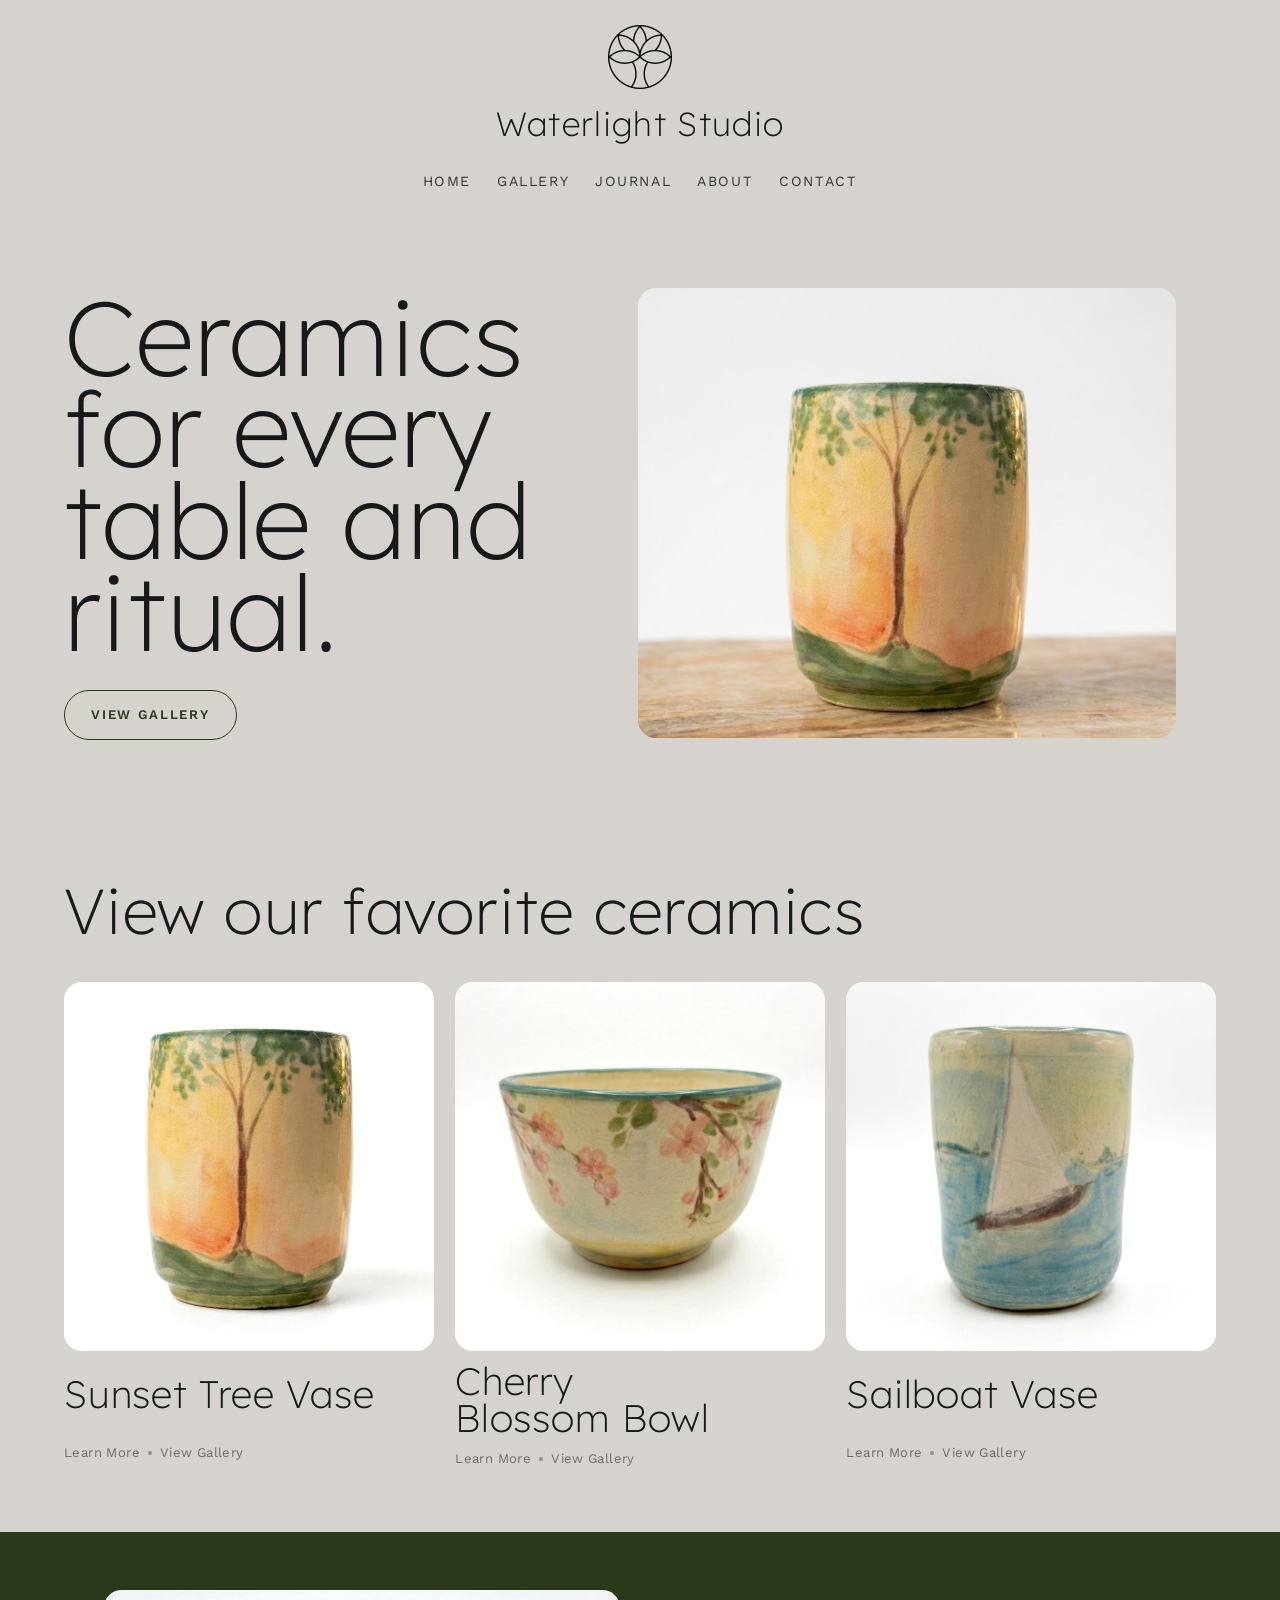
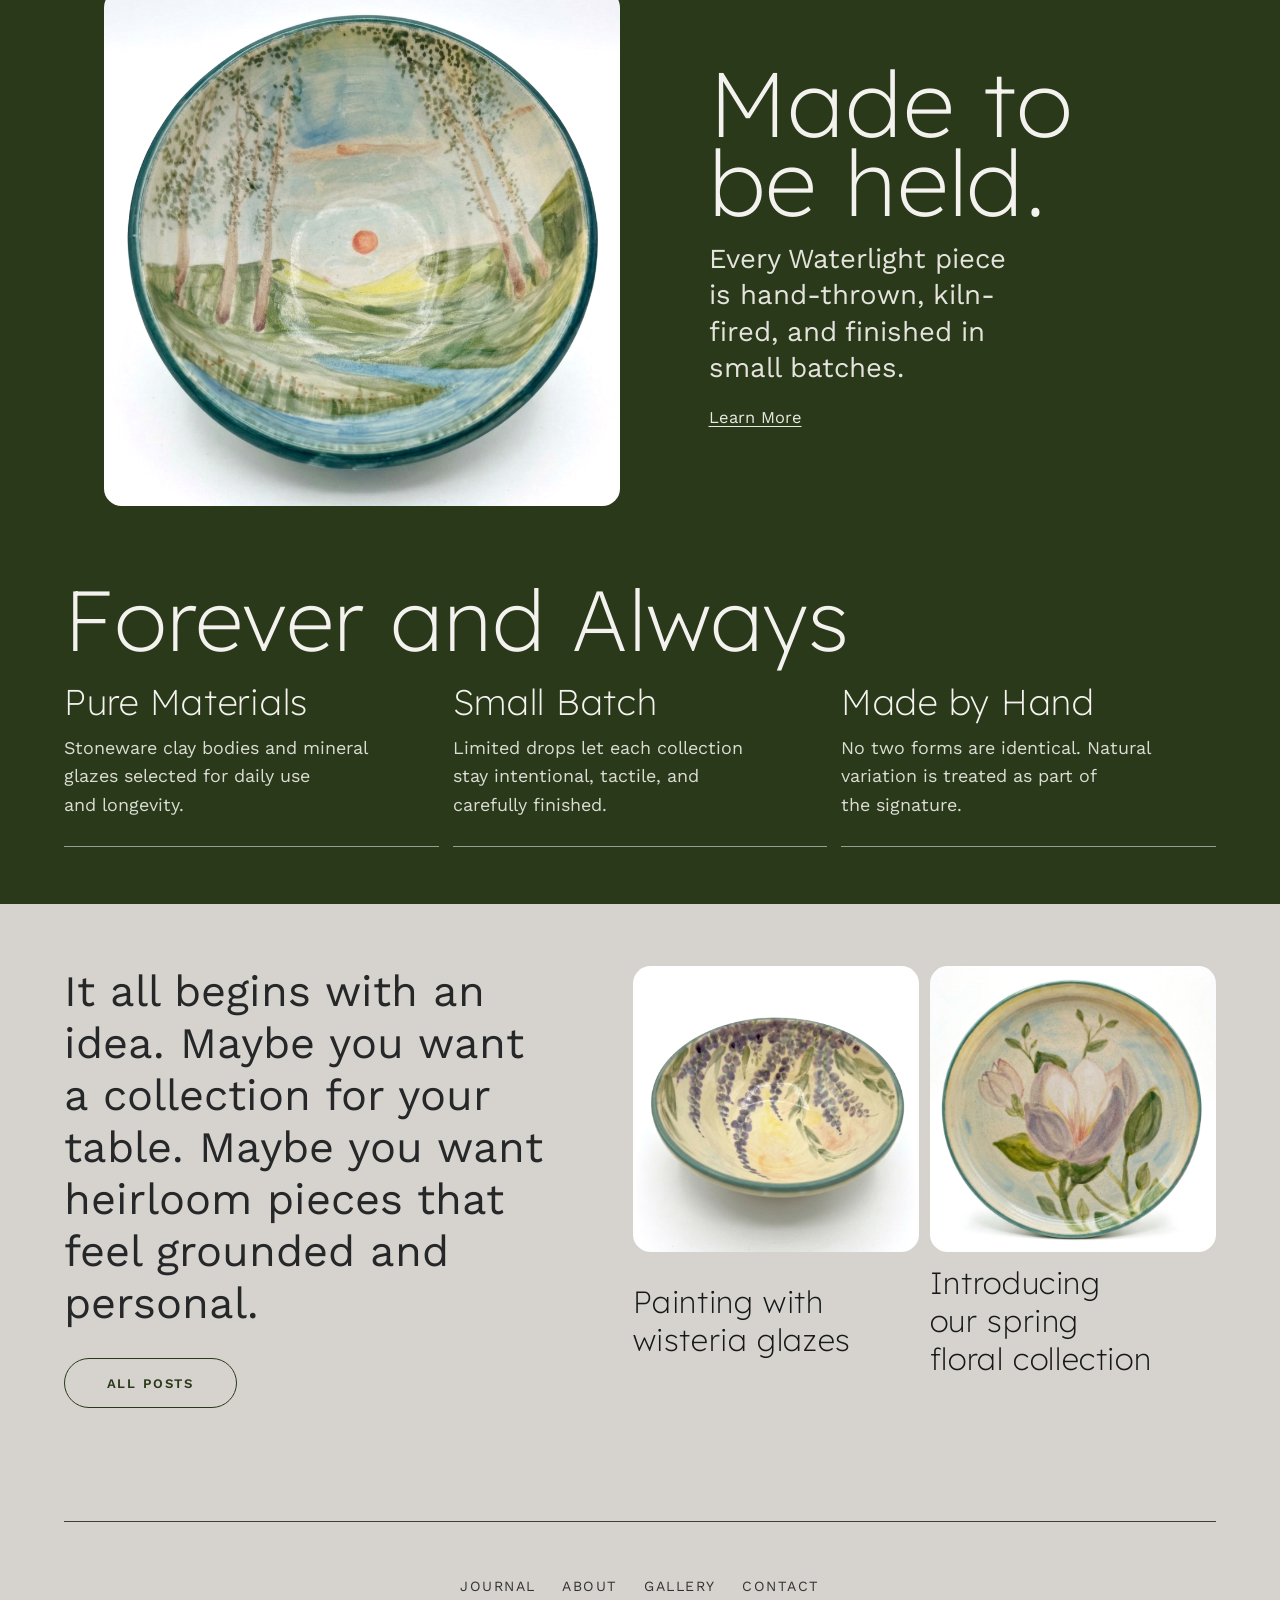
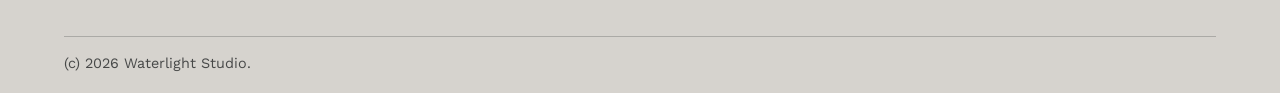
==== commit 7dfaf0f4: "Click any image to enlarge, lightbox shows image only - Make all content images clickable to open li" ====
--- a/index.html
+++ b/index.html
@@ -175,6 +175,12 @@
         </section>
       </main>
 
+      <div class="lightbox" data-lightbox hidden role="dialog" aria-modal="true" aria-label="Expanded image">
+        <div class="lightbox__panel">
+          <img data-lightbox-image src="" alt="" />
+        </div>
+      </div>
+
       <footer class="home-newsletter">
         <div class="container-wide home-newsletter__inner">
           <nav class="home-newsletter__links" aria-label="Footer links" data-reveal>
--- a/assets/css/base.css
+++ b/assets/css/base.css
@@ -29,6 +29,7 @@
 img {
   display: block;
   max-width: 100%;
+  cursor: pointer;
 }
 
 h1,
--- a/assets/css/components.css
+++ b/assets/css/components.css
@@ -359,40 +359,21 @@
 
 .lightbox__panel {
   position: relative;
-  width: min(95vw, 60rem);
+}
+
+.lightbox__panel img {
+  max-width: min(95vw, 60rem);
+  max-height: 90vh;
+  object-fit: contain;
   border-radius: var(--radius-md);
-  overflow: clip;
-  border: 1px solid rgba(247, 245, 242, 0.25);
-}
-
-.lightbox__panel img {
-  width: 100%;
-  max-height: 82vh;
-  object-fit: contain;
-  background: rgba(0, 0, 0, 0.4);
 }
 
 .lightbox__caption {
-  position: absolute;
-  left: 0;
-  right: 0;
-  bottom: 0;
-  padding: 0.72rem 0.9rem;
-  font-size: var(--step--1);
-  color: var(--mist);
-  background: linear-gradient(180deg, transparent, rgba(0, 0, 0, 0.78));
+  display: none;
 }
 
 .lightbox__close {
-  position: absolute;
-  top: 0.6rem;
-  right: 0.6rem;
-  width: 2.3rem;
-  height: 2.3rem;
-  border: 1px solid rgba(247, 245, 242, 0.36);
-  border-radius: var(--radius-pill);
-  color: var(--mist);
-  background: rgba(0, 0, 0, 0.46);
+  display: none;
 }
 
 @media (max-width: 56rem) {
--- a/assets/css/pages.css
+++ b/assets/css/pages.css
@@ -120,22 +120,11 @@
 }
 
 .gallery-card__open {
-  border: none;
-  border-radius: 0;
-  padding: 0;
-  background: transparent;
-  font-size: 0.82rem;
-  letter-spacing: 0.03em;
-  text-transform: none;
-  color: rgba(22, 24, 26, 0.55);
+  display: none;
+}
+
+.gallery-card img {
   cursor: pointer;
-  text-align: left;
-  transition: color var(--timing-fast) var(--ease-main);
-}
-
-.gallery-card__open:is(:hover, :focus-visible) {
-  background: transparent;
-  color: rgba(22, 24, 26, 0.9);
 }
 
 @media (max-width: 56rem) {
@@ -312,8 +301,8 @@
 }
 
 .home-hero__media {
-  border: 1px solid rgba(22, 24, 26, 0.09);
-  background: rgba(244, 242, 238, 0.48);
+  border: none;
+  background: none;
 }
 
 .home-hero__media img {
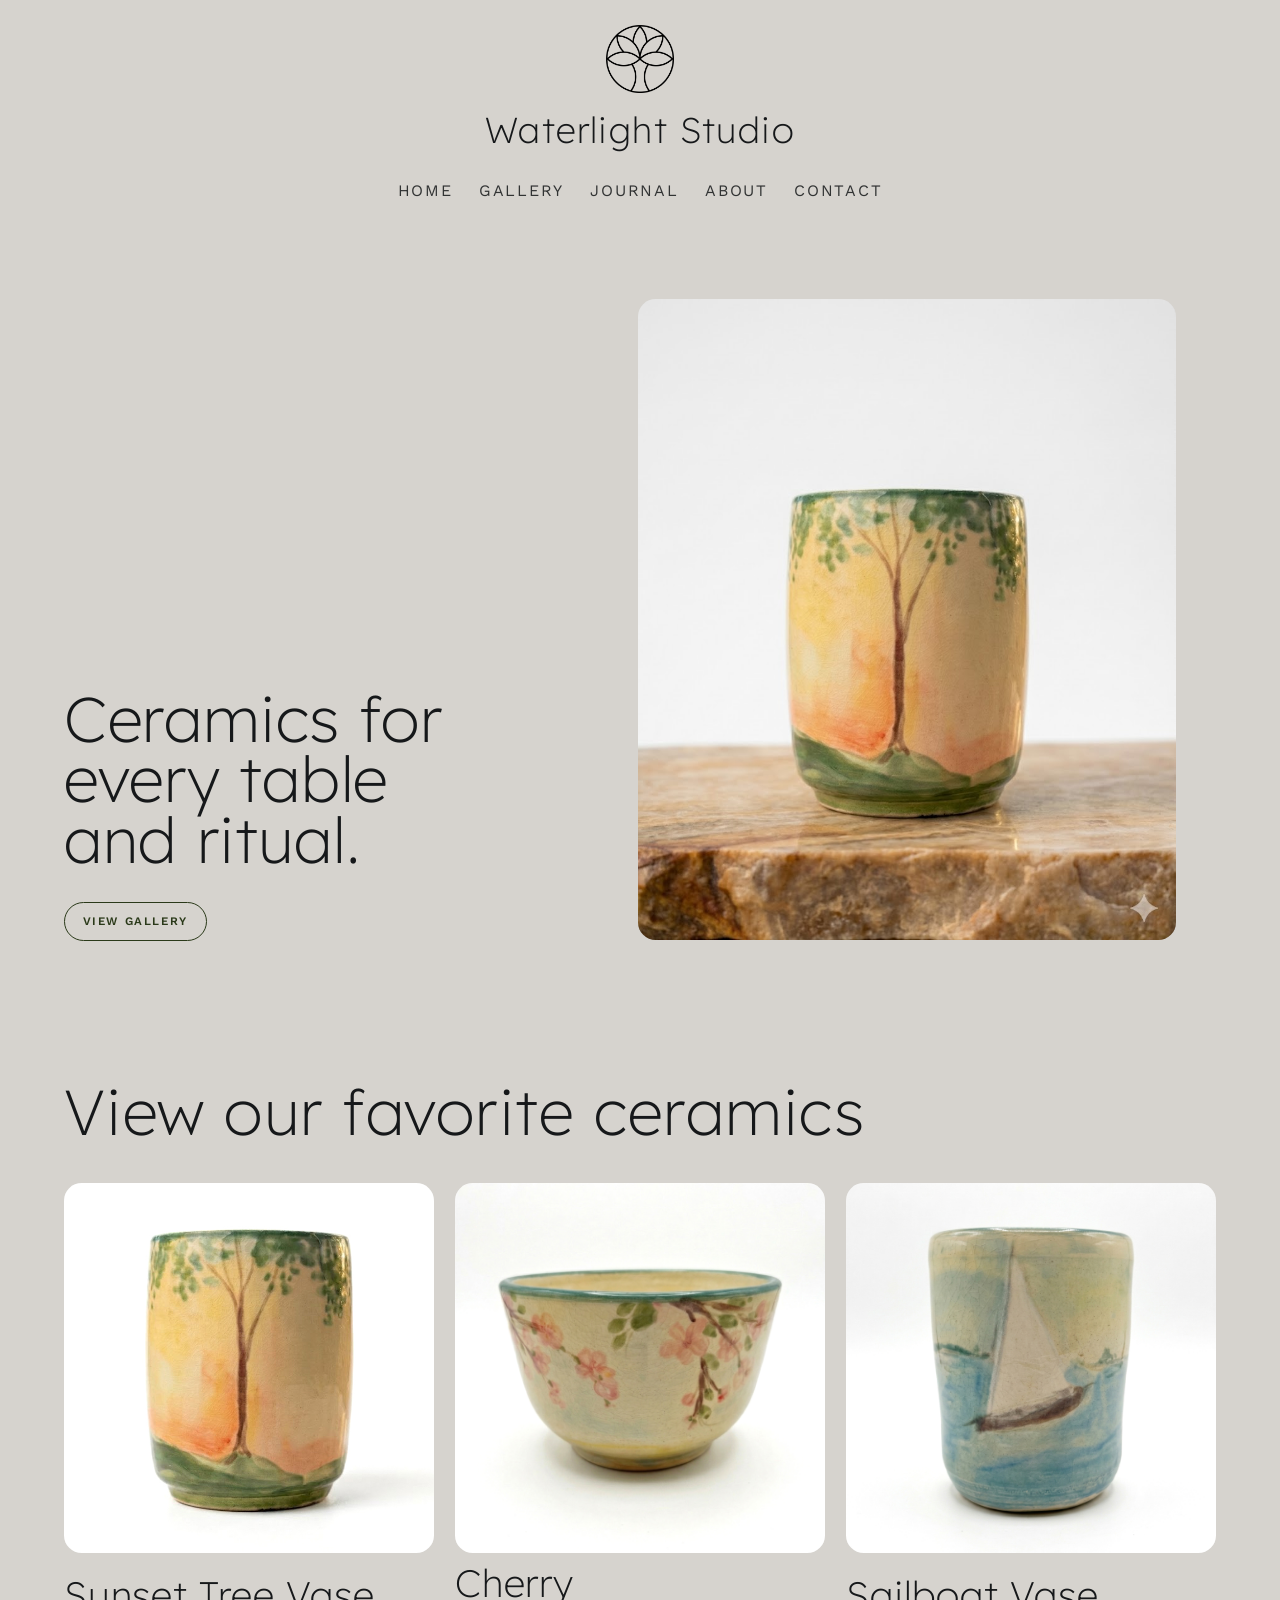
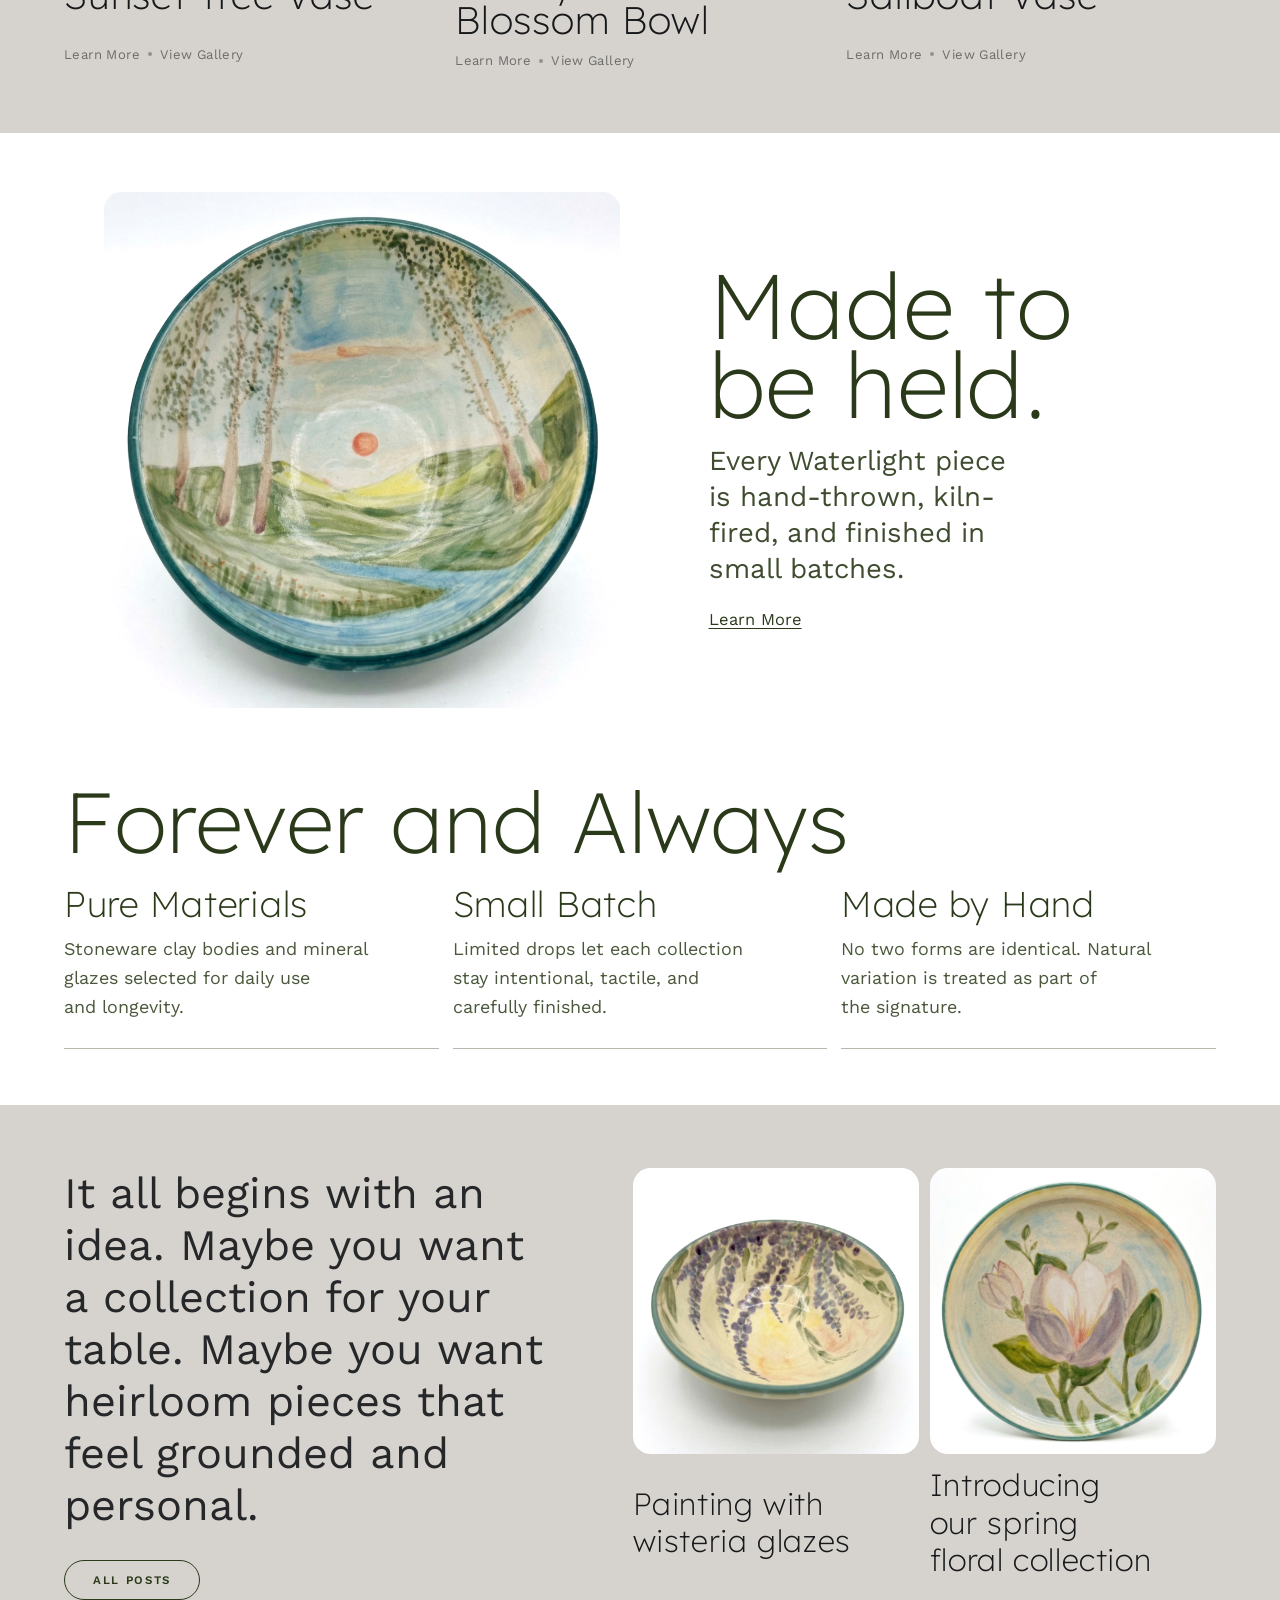
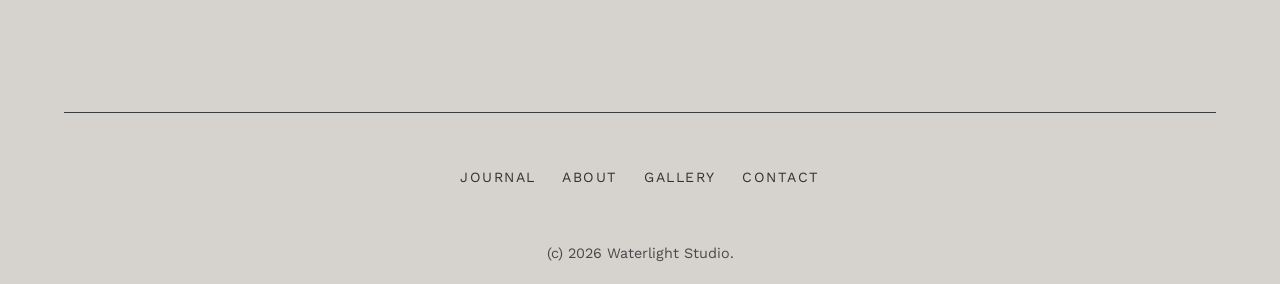
==== commit d09a1d13: "Add contact page, admin section toggles, unified footer - New /contact/ page with Formspree form (ml" ====
--- a/index.html
+++ b/index.html
@@ -48,7 +48,7 @@
             <a href="/gallery/" data-nav-link>Gallery</a>
             <a href="#journal">Journal</a>
             <a href="/about/" data-nav-link>About</a>
-            <a href="#" class="js-mail-link">Contact</a>
+            <a href="/contact/" data-nav-link>Contact</a>
           </nav>
         </div>
       </header>
@@ -109,7 +109,7 @@
           </div>
         </section>
 
-        <section class="home-feature home-feature--dark">
+        <section class="home-feature">
           <div class="container-wide home-feature__layout">
             <figure class="home-feature__image" data-reveal>
               <img
@@ -127,7 +127,7 @@
           </div>
         </section>
 
-        <section class="home-values home-feature--dark">
+        <section class="home-values">
           <div class="container-wide">
             <h2>Forever and Always</h2>
 
@@ -187,7 +187,7 @@
             <a href="#journal">Journal</a>
             <a href="/about/">About</a>
             <a href="/gallery/">Gallery</a>
-            <a href="#" class="js-mail-link">Contact</a>
+            <a href="/contact/">Contact</a>
           </nav>
         </div>
 
--- a/assets/css/components.css
+++ b/assets/css/components.css
@@ -430,3 +430,163 @@
     align-items: flex-start;
   }
 }
+
+.contact-page {
+  padding-block: clamp(2rem, 1.5rem + 2vw, 3.5rem);
+}
+
+.contact-page__inner {
+  width: min(100% - 2rem, 48rem);
+  margin-inline: auto;
+  display: grid;
+  gap: 2.25rem;
+}
+
+.contact-intro {
+  display: grid;
+  gap: 1.25rem;
+}
+
+.contact-intro p {
+  margin: 0;
+  font-size: 1rem;
+  line-height: 1.55;
+  color: rgba(22, 24, 26, 0.86);
+}
+
+.contact-form {
+  display: grid;
+  gap: 1.5rem;
+}
+
+.contact-form__group {
+  display: grid;
+  gap: 0.5rem;
+  border: 0;
+  padding: 0;
+  margin: 0;
+  min-width: 0;
+}
+
+.contact-form__label {
+  display: block;
+  font-family: var(--font-body);
+  font-size: 1.05rem;
+  font-weight: 500;
+  color: var(--charcoal);
+  padding: 0;
+}
+
+.contact-form__label em {
+  font-style: normal;
+  font-weight: 400;
+  font-size: 0.82rem;
+  color: rgba(22, 24, 26, 0.5);
+  margin-left: 0.4rem;
+}
+
+.contact-form__row {
+  display: grid;
+  grid-template-columns: 1fr 1fr;
+  gap: 1.25rem;
+}
+
+.contact-form__sub {
+  display: grid;
+  gap: 0.4rem;
+}
+
+.contact-form__sub span {
+  font-size: 0.85rem;
+  color: rgba(22, 24, 26, 0.65);
+}
+
+.contact-form__sub em {
+  font-style: normal;
+  color: rgba(22, 24, 26, 0.5);
+  font-size: 0.78rem;
+  margin-left: 0.25rem;
+}
+
+.contact-form input,
+.contact-form textarea {
+  width: 100%;
+  font-family: var(--font-body);
+  font-size: 0.95rem;
+  padding: 0.7rem 0.85rem;
+  border: 1px solid rgba(22, 24, 26, 0.45);
+  border-radius: 0;
+  background: #ffffff;
+  color: var(--charcoal);
+  transition: border-color var(--timing-fast) var(--ease-main);
+}
+
+.contact-form input:focus,
+.contact-form textarea:focus {
+  outline: none;
+  border-color: var(--charcoal);
+}
+
+.contact-form textarea {
+  resize: vertical;
+  min-height: 8rem;
+  font-family: var(--font-body);
+}
+
+.contact-form__submit-row {
+  display: flex;
+  justify-content: center;
+  margin-top: 0.5rem;
+}
+
+.contact-form__submit {
+  font-family: var(--font-body);
+  font-size: 0.85rem;
+  font-weight: 600;
+  letter-spacing: 0.18em;
+  padding: 1rem 3.5rem;
+  border: 1.5px solid var(--charcoal);
+  border-radius: 0;
+  background: transparent;
+  color: var(--charcoal);
+  cursor: pointer;
+  transition: background var(--timing-fast) var(--ease-main),
+    color var(--timing-fast) var(--ease-main);
+}
+
+.contact-form__submit:is(:hover, :focus-visible) {
+  background: var(--charcoal);
+  color: #ffffff;
+}
+
+.contact-page__divider {
+  border-top: 1px solid rgba(22, 24, 26, 0.18);
+  margin-top: 1rem;
+}
+
+.contact-page__images {
+  display: grid;
+  grid-template-columns: 1fr 1fr;
+  gap: 0.75rem;
+}
+
+.contact-page__images figure {
+  margin: 0;
+}
+
+.contact-page__images img {
+  width: 100%;
+  aspect-ratio: 1 / 1;
+  object-fit: cover;
+  border-radius: 0;
+}
+
+@media (max-width: 40rem) {
+  .contact-form__row {
+    grid-template-columns: 1fr;
+  }
+  .contact-page__images {
+    grid-template-columns: 1fr;
+  }
+}
+
--- a/assets/css/pages.css
+++ b/assets/css/pages.css
@@ -209,14 +209,14 @@
 }
 
 .home-brand__logo {
-  height: clamp(3rem, 2.4rem + 2vw, 4.6rem);
+  height: clamp(3.25rem, 2.65rem + 2vw, 4.85rem);
   width: auto;
 }
 
 .home-brand__name {
   font-family: var(--font-display);
   font-weight: 200;
-  font-size: clamp(1.6rem, 1.3rem + 1vw, 2.4rem);
+  font-size: clamp(1.75rem, 1.45rem + 1vw, 2.55rem);
   letter-spacing: 0.04em;
   color: var(--charcoal);
 }
@@ -231,7 +231,7 @@
 .home-nav a {
   padding: 0.2rem 0;
   border-bottom: 1px solid transparent;
-  font-size: 0.88rem;
+  font-size: 1rem;
   letter-spacing: 0.11em;
   text-transform: uppercase;
   color: rgba(22, 24, 26, 0.86);
@@ -265,10 +265,10 @@
 
 .home-hero__copy h1 {
   margin: 0;
-  max-width: 7.5ch;
-  font-family: var(--font-display);
-  font-size: clamp(3.5rem, 2.35rem + 5.3vw, 7.35rem);
-  line-height: 0.87;
+  max-width: 12ch;
+  font-family: var(--font-display);
+  font-size: clamp(2.8rem, 2.2rem + 2.2vw, 4.45rem);
+  line-height: 0.95;
   letter-spacing: 0.01em;
   text-wrap: balance;
 }
@@ -278,11 +278,11 @@
   align-items: center;
   justify-content: center;
   width: fit-content;
-  min-width: 10.8rem;
-  padding: 0.85rem 1.5rem;
+  min-width: 8.5rem;
+  padding: 0.6rem 1.1rem;
   border-radius: 999px;
   border: 1.5px solid var(--olive);
-  font-size: 0.82rem;
+  font-size: 0.72rem;
   font-weight: 600;
   letter-spacing: 0.14em;
   text-transform: uppercase;
@@ -307,8 +307,7 @@
 
 .home-hero__media img {
   width: 100%;
-  aspect-ratio: 4 / 3.35;
-  object-fit: cover;
+  height: auto;
   border-radius: var(--radius-md);
 }
 
@@ -382,6 +381,8 @@
 .home-feature {
   padding-top: clamp(1.6rem, 1.1rem + 1.8vw, 3.1rem);
   padding-bottom: clamp(1.5rem, 1rem + 2vw, 3.1rem);
+  background: #ffffff;
+  color: var(--olive);
 }
 
 .home-feature__layout {
@@ -408,7 +409,7 @@
   font-family: var(--font-display);
   font-size: clamp(3.3rem, 2.2rem + 4.4vw, 6.1rem);
   line-height: 0.86;
-  color: var(--mist);
+  color: var(--olive);
 }
 
 .home-feature__copy p {
@@ -416,7 +417,7 @@
   max-width: 22ch;
   font-size: clamp(1.3rem, 1.08rem + 0.8vw, 1.85rem);
   line-height: 1.32;
-  color: rgba(244, 242, 238, 0.92);
+  color: rgba(42, 57, 25, 0.9);
 }
 
 .home-feature__copy a {
@@ -424,12 +425,14 @@
   font-size: 1.03rem;
   text-decoration: underline;
   text-underline-offset: 0.17rem;
-  color: rgba(244, 242, 238, 0.95);
+  color: var(--olive);
 }
 
 .home-values {
   padding-top: 1rem;
   padding-bottom: clamp(2.5rem, 1.95rem + 2vw, 4rem);
+  background: #ffffff;
+  color: var(--olive);
 }
 
 .home-values h2 {
@@ -437,7 +440,7 @@
   font-family: var(--font-display);
   font-size: clamp(3.1rem, 2.2rem + 3.9vw, 5.8rem);
   line-height: 0.9;
-  color: var(--mist);
+  color: var(--olive);
 }
 
 .home-values__grid {
@@ -449,7 +452,7 @@
 .home-value {
   padding-right: 1rem;
   padding-bottom: 1.65rem;
-  border-bottom: 1px solid rgba(244, 242, 238, 0.55);
+  border-bottom: 1px solid rgba(42, 57, 25, 0.35);
 }
 
 .home-value h3 {
@@ -457,13 +460,13 @@
   font-family: var(--font-display);
   font-size: clamp(1.9rem, 1.6rem + 0.8vw, 2.45rem);
   font-weight: 200;
-  color: var(--mist);
+  color: var(--olive);
 }
 
 .home-value p {
   margin: 0;
   max-width: 34ch;
-  color: rgba(244, 242, 238, 0.88);
+  color: rgba(42, 57, 25, 0.85);
 }
 
 .home-journal {
@@ -605,9 +608,8 @@
 }
 
 .home-legal {
-  border-top: 1px solid rgba(22, 24, 26, 0.22);
-  margin-top: clamp(1.5rem, 1.15rem + 1.3vw, 2.6rem);
-  padding-top: 0.9rem;
+  margin-top: clamp(2rem, 1.5rem + 2vw, 3.4rem);
+  text-align: center;
 }
 
 .home-legal p {
@@ -713,10 +715,6 @@
     max-width: 9ch;
   }
 
-  .home-hero__media img {
-    aspect-ratio: 4 / 3;
-  }
-
   .home-hero__media {
     order: 1;
   }
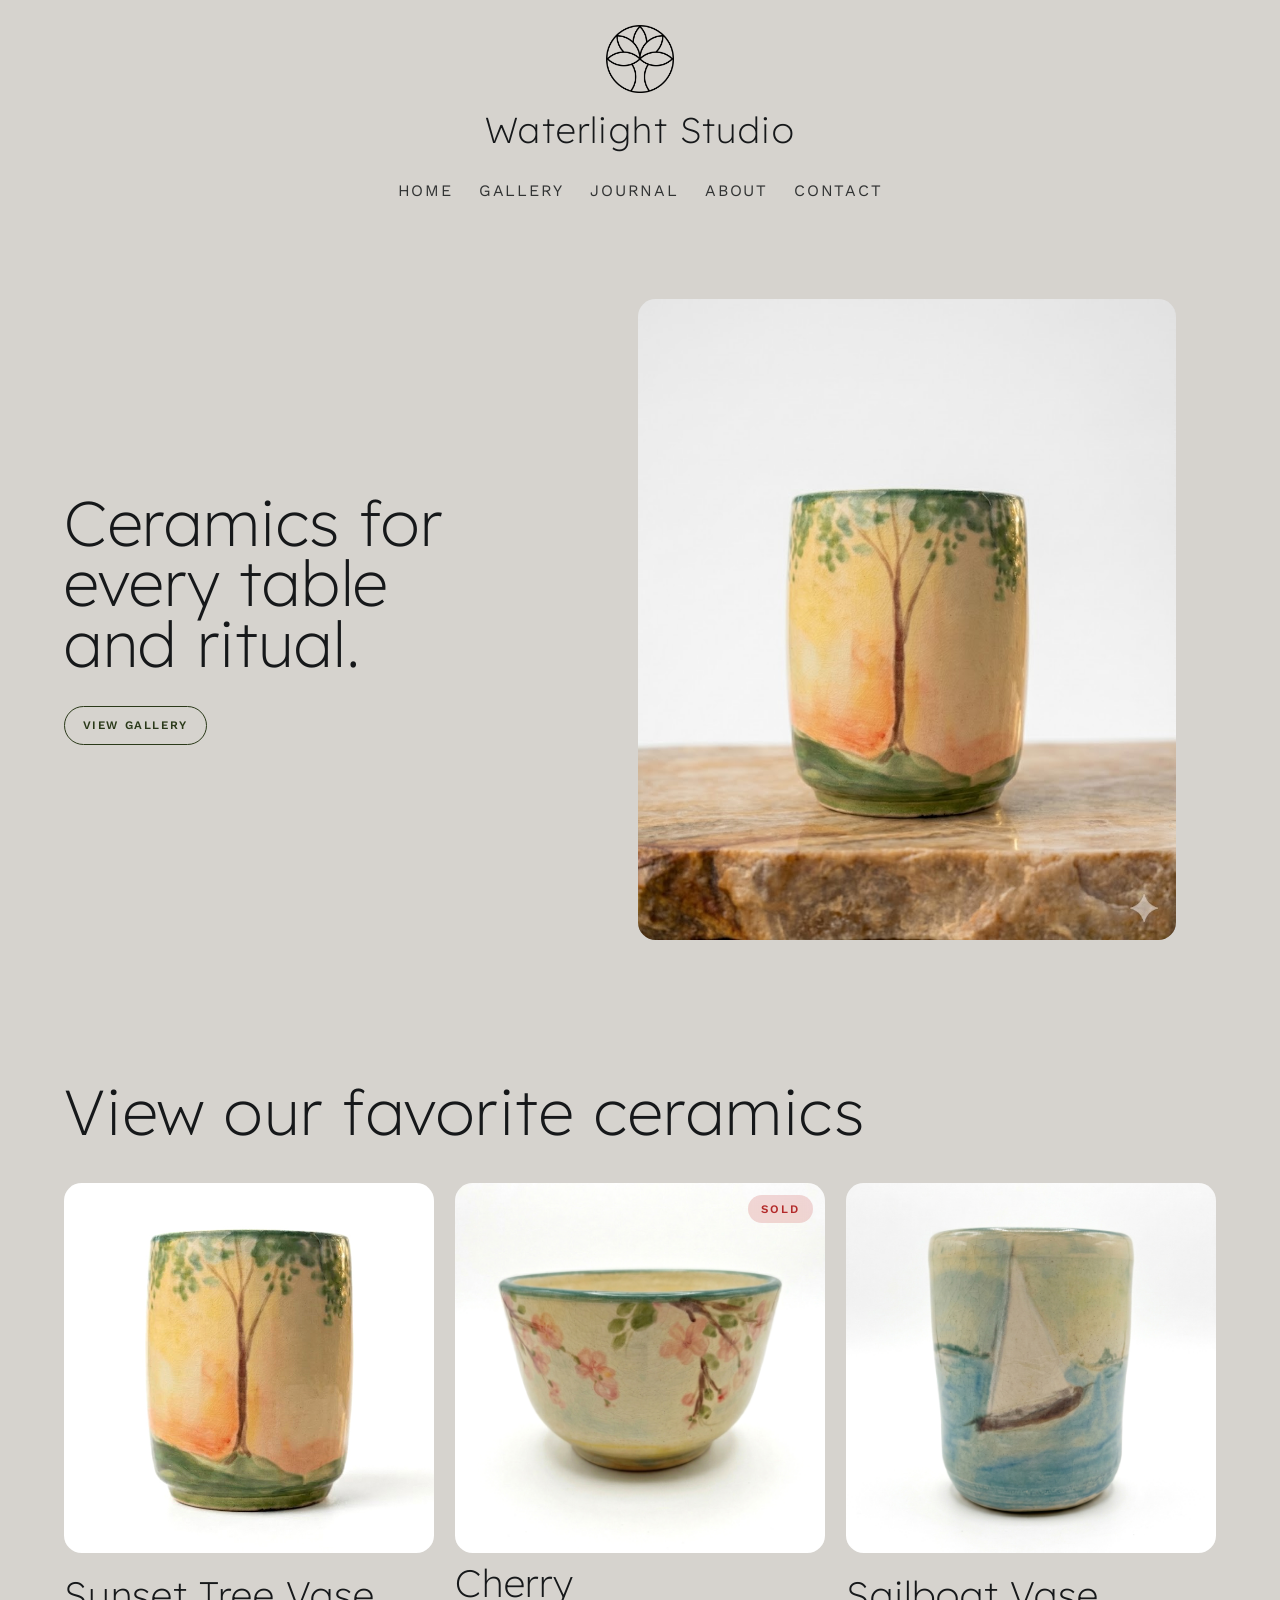
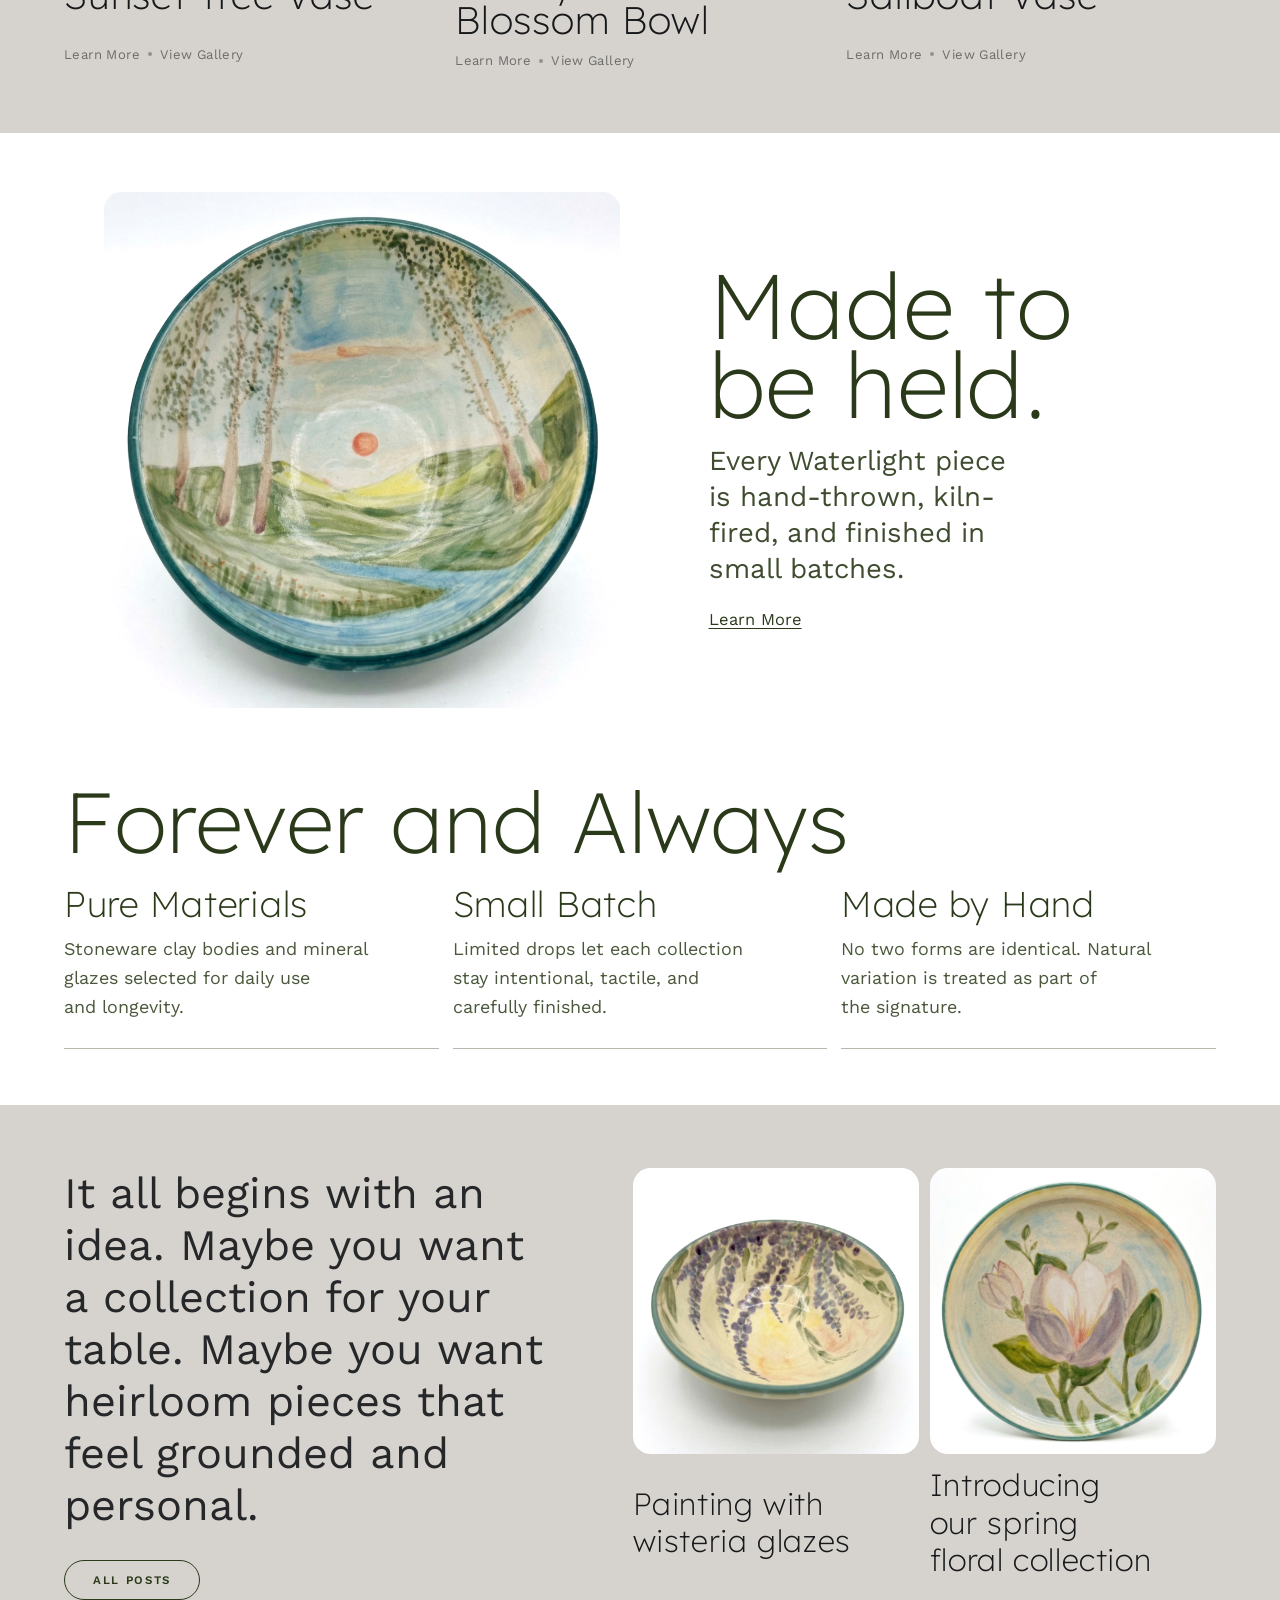
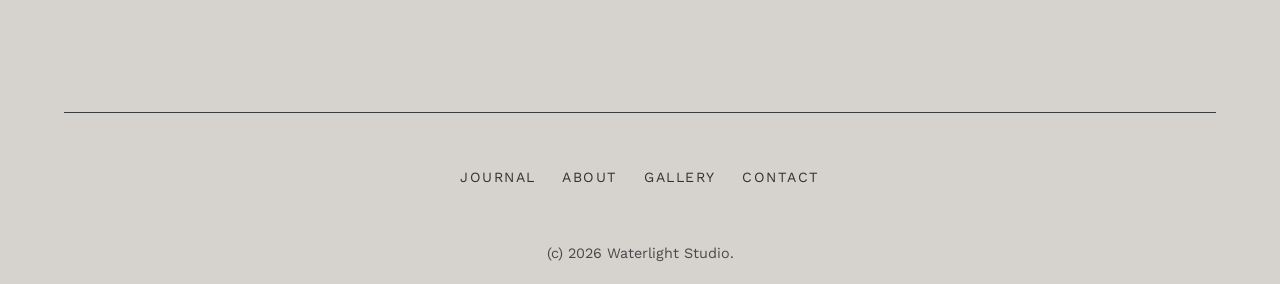
==== commit 6547652f: "Add SOLD badge for products and gallery items - Red-tinted capsule badge (top-right) on home product" ====
--- a/index.html
+++ b/index.html
@@ -221,7 +221,10 @@
             prodGrid.innerHTML = cms.products.items
               .filter(p => p.visibility !== 'hidden')
               .map(p => `<article class="home-product is-visible">
-                <img src="${p.image}" alt="${p.image_alt || ''}" loading="lazy" />
+                <div class="home-product__media">
+                  <img src="${p.image}" alt="${p.image_alt || ''}" loading="lazy" />
+                  ${p.sold ? '<span class="sold-badge">SOLD</span>' : ''}
+                </div>
                 <h3>${p.title}</h3>
                 <div class="home-product__actions">
                   <a href="${p.learn_more_link || '/about/'}">Learn More</a>
--- a/assets/css/components.css
+++ b/assets/css/components.css
@@ -590,3 +590,33 @@
   }
 }
 
+.gallery-card,
+.home-product__media {
+  position: relative;
+}
+
+.home-product__media {
+  display: block;
+}
+
+.sold-badge {
+  position: absolute;
+  top: 0.7rem;
+  right: 0.7rem;
+  z-index: 2;
+  display: inline-flex;
+  align-items: center;
+  justify-content: center;
+  padding: 0.32rem 0.85rem;
+  border-radius: 999px;
+  background: rgba(192, 48, 48, 0.18);
+  color: #b32a2a;
+  font-family: var(--font-body);
+  font-size: 0.72rem;
+  font-weight: 600;
+  letter-spacing: 0.16em;
+  text-transform: uppercase;
+  pointer-events: none;
+  backdrop-filter: blur(4px);
+}
+
--- a/assets/css/pages.css
+++ b/assets/css/pages.css
@@ -127,6 +127,23 @@
   cursor: pointer;
 }
 
+.gallery-template .home-header__brandrow {
+  padding-bottom: 0.6rem;
+}
+
+.gallery-template main > .section:first-child {
+  padding-top: 0.6rem;
+}
+
+.gallery-template main > .section:first-child::before {
+  content: "";
+  display: block;
+  width: min(40%, 22rem);
+  height: 1px;
+  margin: 0 auto 1.2rem;
+  background: rgba(22, 24, 26, 0.22);
+}
+
 @media (max-width: 56rem) {
   .services-grid,
   .values-grid {
@@ -253,14 +270,13 @@
 .home-hero__layout {
   display: grid;
   grid-template-columns: 0.88fr 1.12fr;
-  align-items: end;
+  align-items: center;
   gap: clamp(1.6rem, 1.05rem + 2.5vw, 3.7rem);
 }
 
 .home-hero__copy {
   display: grid;
   gap: 2rem;
-  padding-bottom: clamp(0.5rem, 0.3rem + 0.9vw, 1.4rem);
 }
 
 .home-hero__copy h1 {
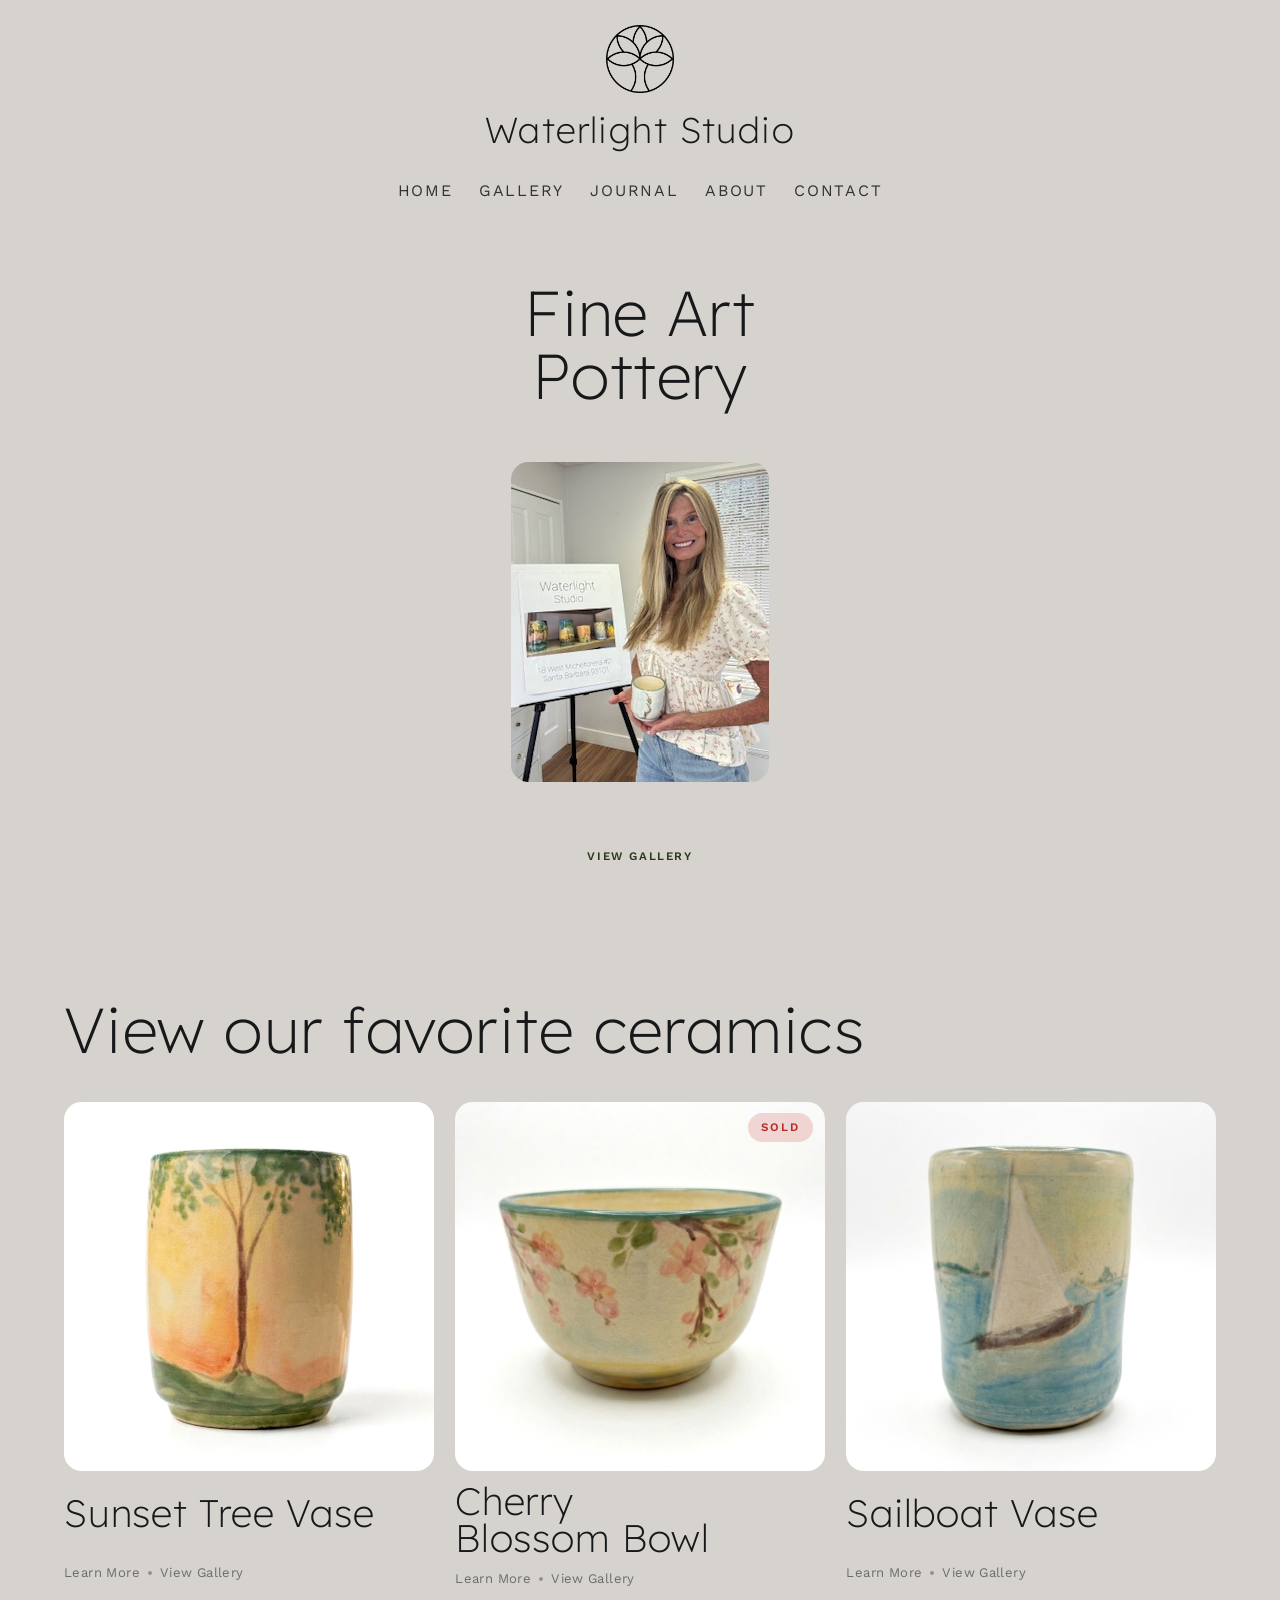
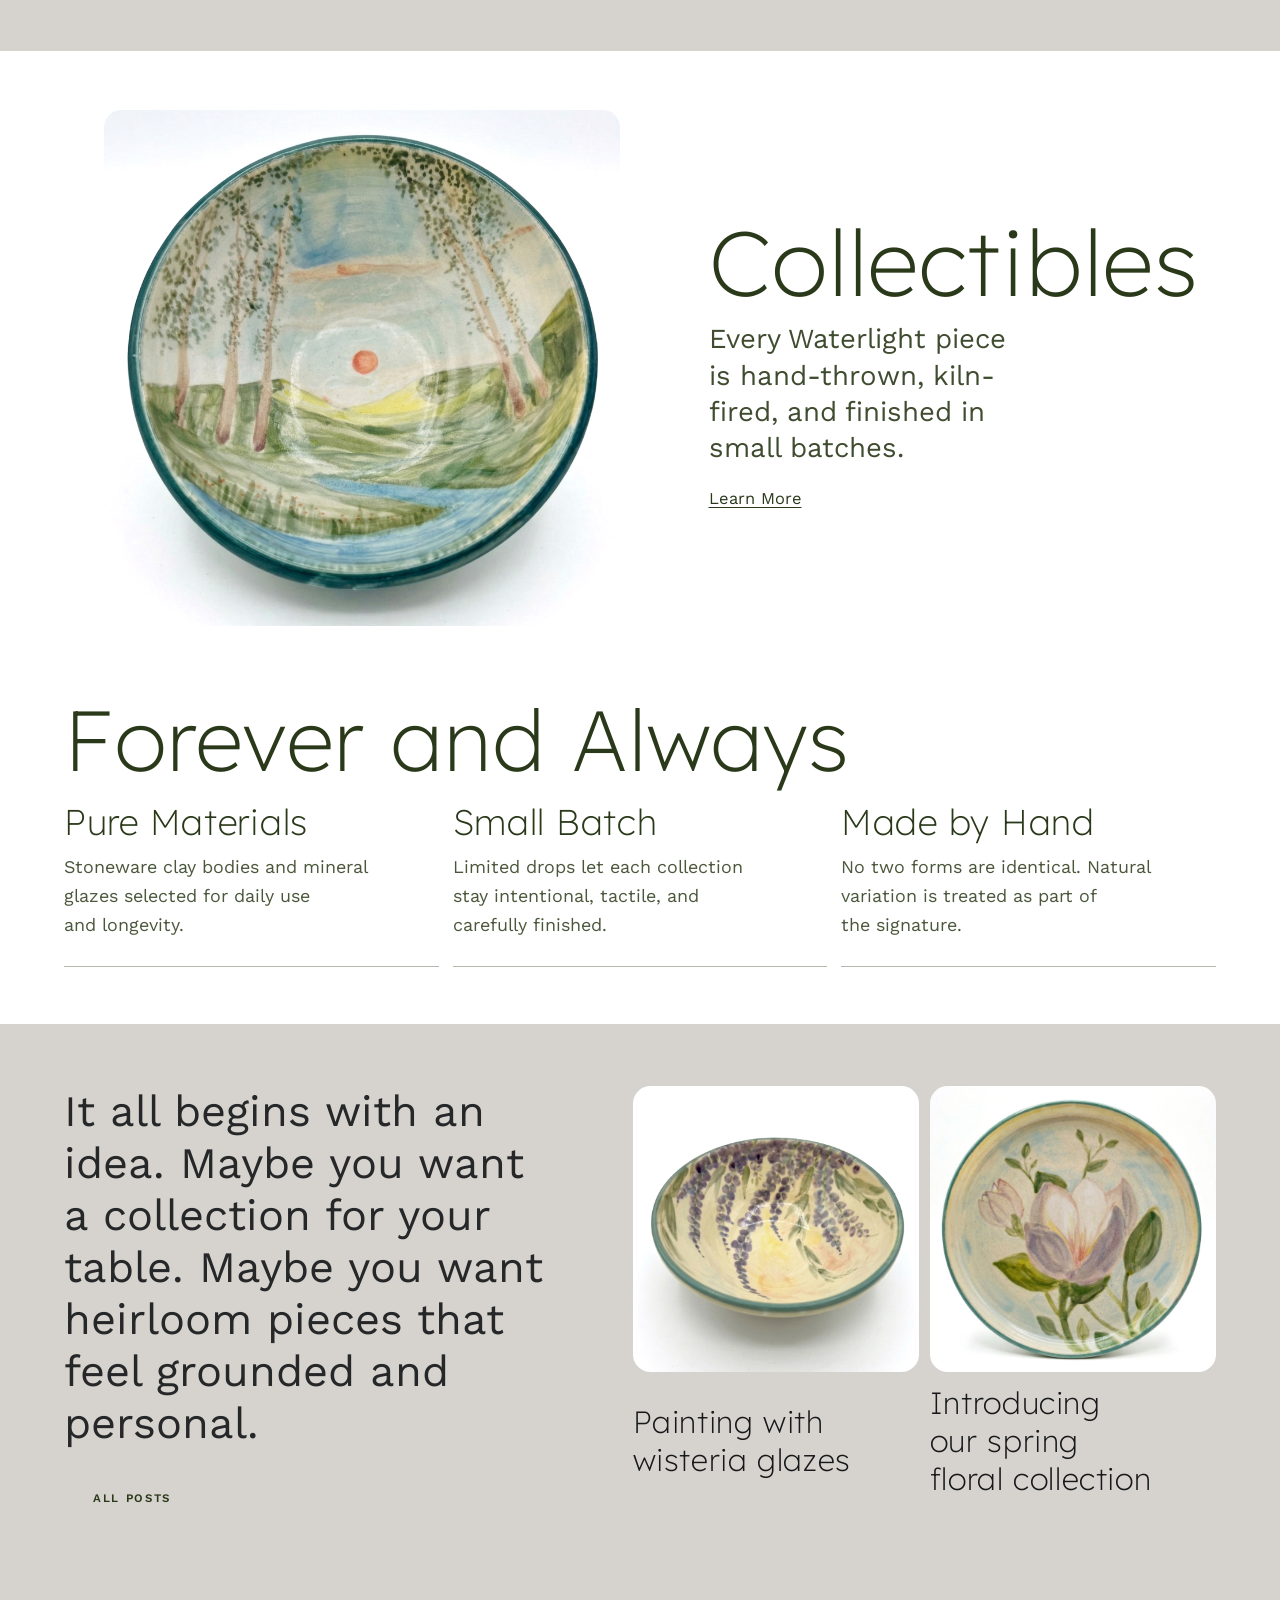
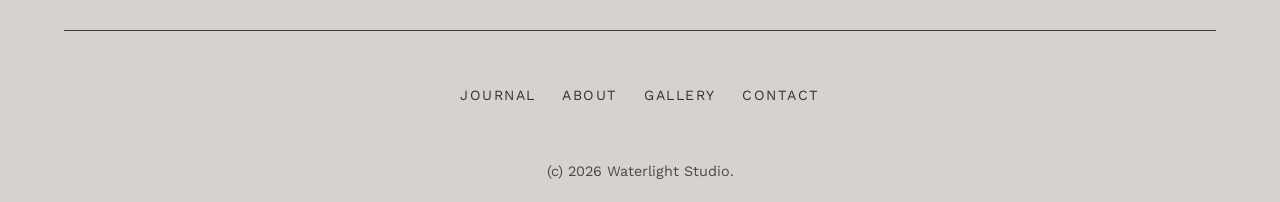
==== commit 3d9b120e: "Phase B: stack hero (title, image, button), remove pill border at rest" ====
--- a/index.html
+++ b/index.html
@@ -56,18 +56,21 @@
       <main id="main-content">
         <section class="home-section home-hero">
           <div class="container-wide home-hero__layout">
-            <div class="home-hero__copy" data-reveal="left">
+            <div class="home-hero__title" data-reveal>
               <h1>Ceramics for every table and ritual.</h1>
-              <a class="home-pill home-pill--outline" href="/gallery/">View Gallery</a>
-            </div>
-
-            <figure class="home-hero__media" data-reveal="right">
+            </div>
+
+            <figure class="home-hero__media" data-reveal>
               <img
                 src="/assets/img/placeholders/home-hero-ceramics.svg"
                 alt="Handmade ceramic objects styled in neutral tones"
                 loading="eager"
               />
             </figure>
+
+            <div class="home-hero__cta" data-reveal>
+              <a class="home-pill home-pill--outline" href="/gallery/">View Gallery</a>
+            </div>
           </div>
         </section>
 
@@ -206,9 +209,9 @@
           const cms = await window.CMS.fetchCms();
 
           // Hero
-          const heroTitle = document.querySelector('.home-hero__copy h1');
+          const heroTitle = document.querySelector('.home-hero__title h1');
           if (heroTitle && cms.hero.title) heroTitle.textContent = cms.hero.title;
-          const heroCta = document.querySelector('.home-hero__copy .home-pill');
+          const heroCta = document.querySelector('.home-hero__cta .home-pill');
           if (heroCta && cms.hero.cta_text) { heroCta.textContent = cms.hero.cta_text; heroCta.href = cms.hero.cta_link || '/gallery/'; }
           const heroImg = document.querySelector('.home-hero__media img');
           if (heroImg && cms.hero.image) { heroImg.src = cms.hero.image; heroImg.alt = cms.hero.image_alt || ''; }
--- a/assets/css/layout.css
+++ b/assets/css/layout.css
@@ -125,6 +125,13 @@
   color: rgba(25, 29, 35, 0.83);
 }
 
+.page-hero__inner .about-bio {
+  font-size: var(--step-0);
+  line-height: 1.7;
+  color: rgba(25, 29, 35, 0.78);
+  max-width: 60ch;
+}
+
 @media (max-width: 56rem) {
   .container,
   .container-wide {
--- a/assets/css/pages.css
+++ b/assets/css/pages.css
@@ -268,25 +268,29 @@
 }
 
 .home-hero__layout {
-  display: grid;
-  grid-template-columns: 0.88fr 1.12fr;
+  display: flex;
+  flex-direction: column;
   align-items: center;
-  gap: clamp(1.6rem, 1.05rem + 2.5vw, 3.7rem);
-}
-
-.home-hero__copy {
-  display: grid;
-  gap: 2rem;
-}
-
-.home-hero__copy h1 {
+  gap: clamp(1.4rem, 1rem + 1.6vw, 2.4rem);
+}
+
+.home-hero__title {
+  text-align: center;
+  max-width: 22ch;
+}
+
+.home-hero__title h1 {
   margin: 0;
-  max-width: 12ch;
   font-family: var(--font-display);
   font-size: clamp(2.8rem, 2.2rem + 2.2vw, 4.45rem);
-  line-height: 0.95;
+  line-height: 1;
   letter-spacing: 0.01em;
   text-wrap: balance;
+}
+
+.home-hero__cta {
+  display: flex;
+  justify-content: center;
 }
 
 .home-pill {
@@ -297,18 +301,19 @@
   min-width: 8.5rem;
   padding: 0.6rem 1.1rem;
   border-radius: 999px;
-  border: 1.5px solid var(--olive);
+  border: 1.5px solid transparent;
   font-size: 0.72rem;
   font-weight: 600;
   letter-spacing: 0.14em;
   text-transform: uppercase;
   color: var(--olive);
   background: transparent;
-  transition: background var(--timing-fast) var(--ease-main), color var(--timing-fast) var(--ease-main);
+  transition: background var(--timing-fast) var(--ease-main), color var(--timing-fast) var(--ease-main), border-color var(--timing-fast) var(--ease-main);
 }
 
 .home-pill:is(:hover, :focus-visible) {
   background: var(--olive);
+  border-color: var(--olive);
   color: var(--mist);
 }
 
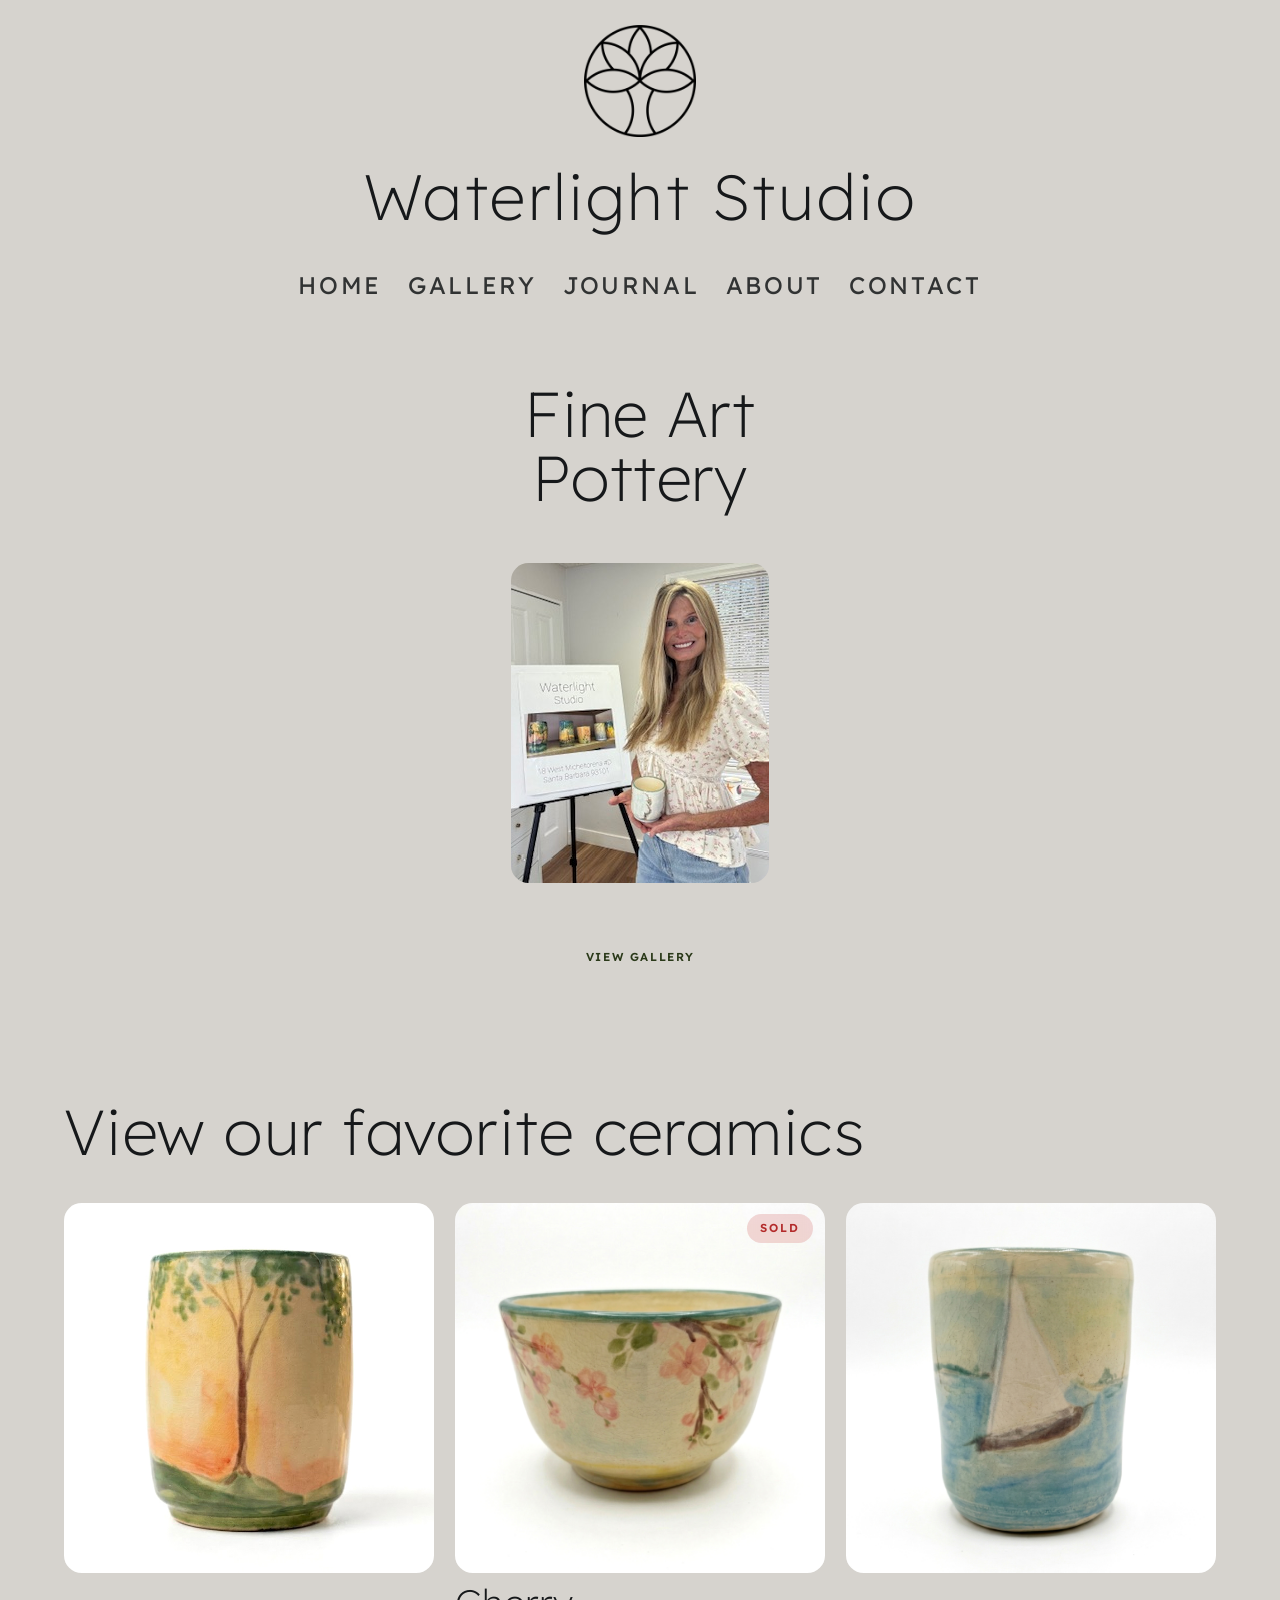
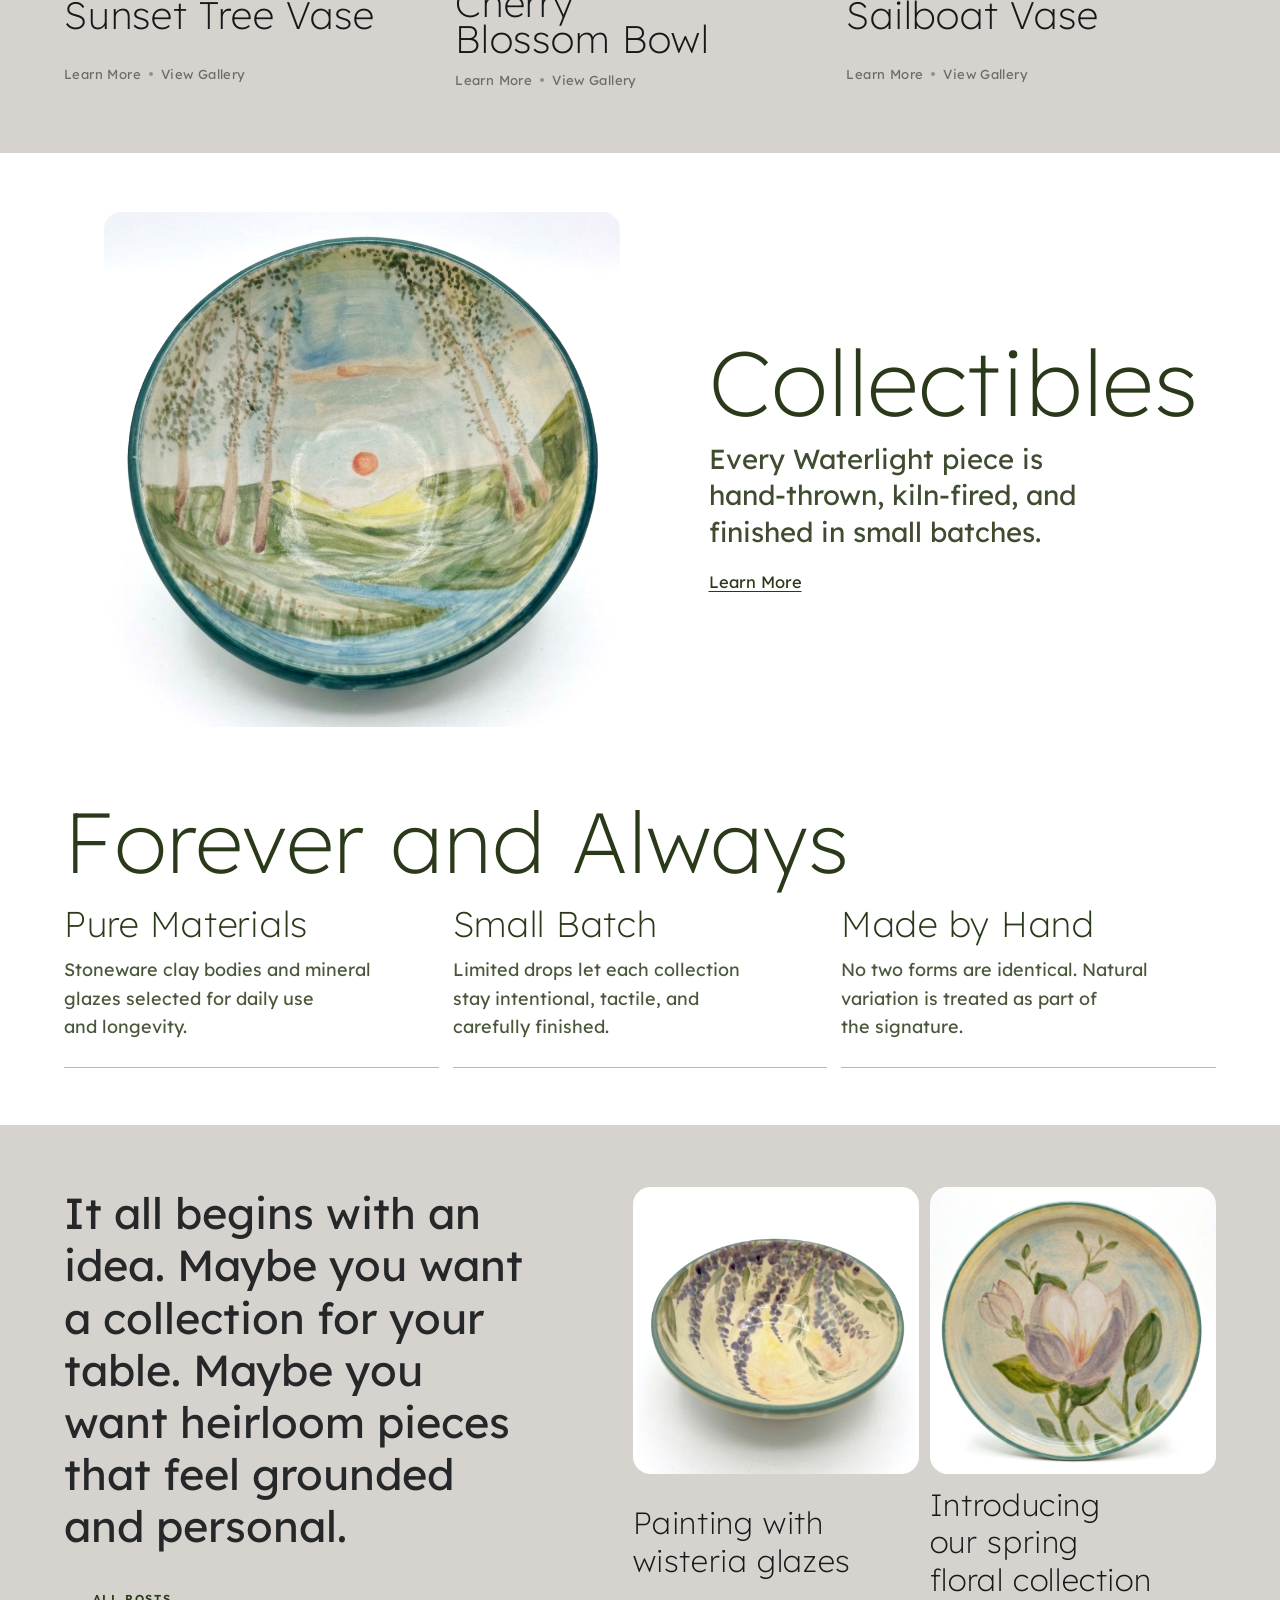
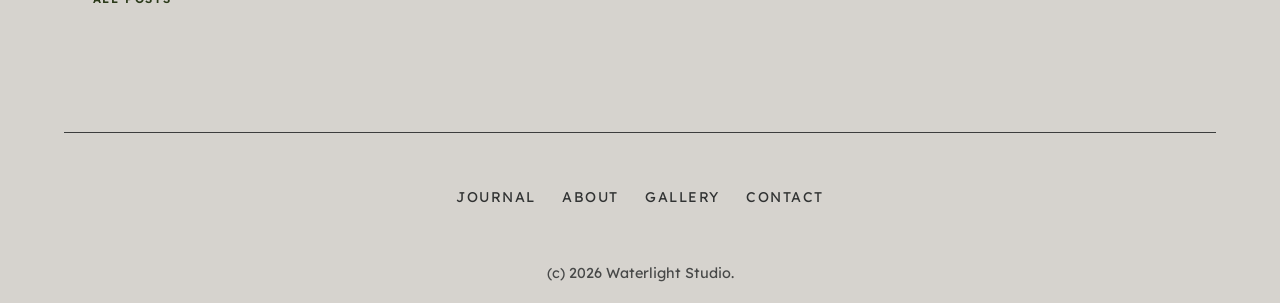
==== commit 96146c88: "Fix Worker build and switch site to Lexend-only - Add wrangler.jsonc at repo root so the Cloudflare " ====
--- a/index.html
+++ b/index.html
@@ -11,7 +11,7 @@
     <link rel="preconnect" href="https://fonts.googleapis.com" />
     <link rel="preconnect" href="https://fonts.gstatic.com" crossorigin />
     <link
-      href="https://fonts.googleapis.com/css2?family=Lexend:wght@200&family=Work+Sans:wght@400;500;600&display=swap"
+      href="https://fonts.googleapis.com/css2?family=Lexend:wght@200;400;500;600&display=swap"
       rel="stylesheet"
     />
     <link rel="stylesheet" href="/assets/css/tokens.css" />
@@ -46,7 +46,7 @@
           <nav id="primary-nav" class="home-nav" data-site-nav aria-label="Primary navigation">
             <a href="/" data-nav-link>Home</a>
             <a href="/gallery/" data-nav-link>Gallery</a>
-            <a href="#journal">Journal</a>
+            <a href="/journal/" data-nav-link>Journal</a>
             <a href="/about/" data-nav-link>About</a>
             <a href="/contact/" data-nav-link>Contact</a>
           </nav>
@@ -160,7 +160,7 @@
                 It all begins with an idea. Maybe you want a collection for your table. Maybe you want
                 heirloom pieces that feel grounded and personal.
               </p>
-              <a class="home-pill home-pill--outline" href="/about/">All Posts</a>
+              <a class="home-pill home-pill--outline" href="/journal/">All Posts</a>
             </div>
 
             <div class="home-journal__cards" data-reveal="right">
@@ -187,7 +187,7 @@
       <footer class="home-newsletter">
         <div class="container-wide home-newsletter__inner">
           <nav class="home-newsletter__links" aria-label="Footer links" data-reveal>
-            <a href="#journal">Journal</a>
+            <a href="/journal/" data-nav-link>Journal</a>
             <a href="/about/">About</a>
             <a href="/gallery/">Gallery</a>
             <a href="/contact/">Contact</a>
--- a/assets/css/tokens.css
+++ b/assets/css/tokens.css
@@ -13,7 +13,7 @@
   --shadow-card: 0 14px 40px rgba(17, 21, 27, 0.1);
 
   --font-display: "Lexend", "Avenir Next", "Segoe UI", sans-serif;
-  --font-body: "Work Sans", "Avenir Next", "Segoe UI", sans-serif;
+  --font-body: "Lexend", "Avenir Next", "Segoe UI", sans-serif;
 
   --step--1: clamp(0.86rem, 0.82rem + 0.2vw, 0.95rem);
   --step-0: clamp(1rem, 0.96rem + 0.2vw, 1.12rem);
--- a/assets/css/pages.css
+++ b/assets/css/pages.css
@@ -226,14 +226,14 @@
 }
 
 .home-brand__logo {
-  height: clamp(3.25rem, 2.65rem + 2vw, 4.85rem);
+  height: var(--logo-size, clamp(3.25rem, 2.65rem + 2vw, 4.85rem));
   width: auto;
 }
 
 .home-brand__name {
   font-family: var(--font-display);
   font-weight: 200;
-  font-size: clamp(1.75rem, 1.45rem + 1vw, 2.55rem);
+  font-size: var(--brand-title-size, clamp(1.75rem, 1.45rem + 1vw, 2.55rem));
   letter-spacing: 0.04em;
   color: var(--charcoal);
 }
@@ -248,7 +248,7 @@
 .home-nav a {
   padding: 0.2rem 0;
   border-bottom: 1px solid transparent;
-  font-size: 1rem;
+  font-size: var(--nav-link-size, 1rem);
   letter-spacing: 0.11em;
   text-transform: uppercase;
   color: rgba(22, 24, 26, 0.86);
@@ -539,6 +539,56 @@
   font-size: clamp(1.5rem, 1.2rem + 0.9vw, 2rem);
   font-weight: 200;
   line-height: 1.23;
+}
+
+.journal-grid {
+  display: grid;
+  grid-template-columns: repeat(auto-fill, minmax(min(100%, 22rem), 1fr));
+  gap: clamp(1.5rem, 1rem + 1.6vw, 2.6rem);
+}
+
+.journal-card {
+  display: grid;
+  gap: 0.75rem;
+}
+
+.journal-card img {
+  width: 100%;
+  aspect-ratio: 4 / 3;
+  object-fit: cover;
+  border-radius: var(--radius-md);
+}
+
+.journal-card__date {
+  font-size: 0.78rem;
+  letter-spacing: 0.14em;
+  text-transform: uppercase;
+  color: var(--olive);
+}
+
+.journal-card h2 {
+  margin: 0;
+  font-family: var(--font-display);
+  font-size: clamp(1.35rem, 1.15rem + 0.7vw, 1.85rem);
+  font-weight: 200;
+  line-height: 1.2;
+}
+
+.journal-card__excerpt {
+  color: rgba(25, 29, 35, 0.78);
+  margin: 0;
+}
+
+.journal-card__body {
+  display: grid;
+  gap: 0.6rem;
+  color: rgba(25, 29, 35, 0.82);
+  font-size: 0.96rem;
+  line-height: 1.65;
+}
+
+.journal-card__body p {
+  margin: 0;
 }
 
 .home-newsletter {
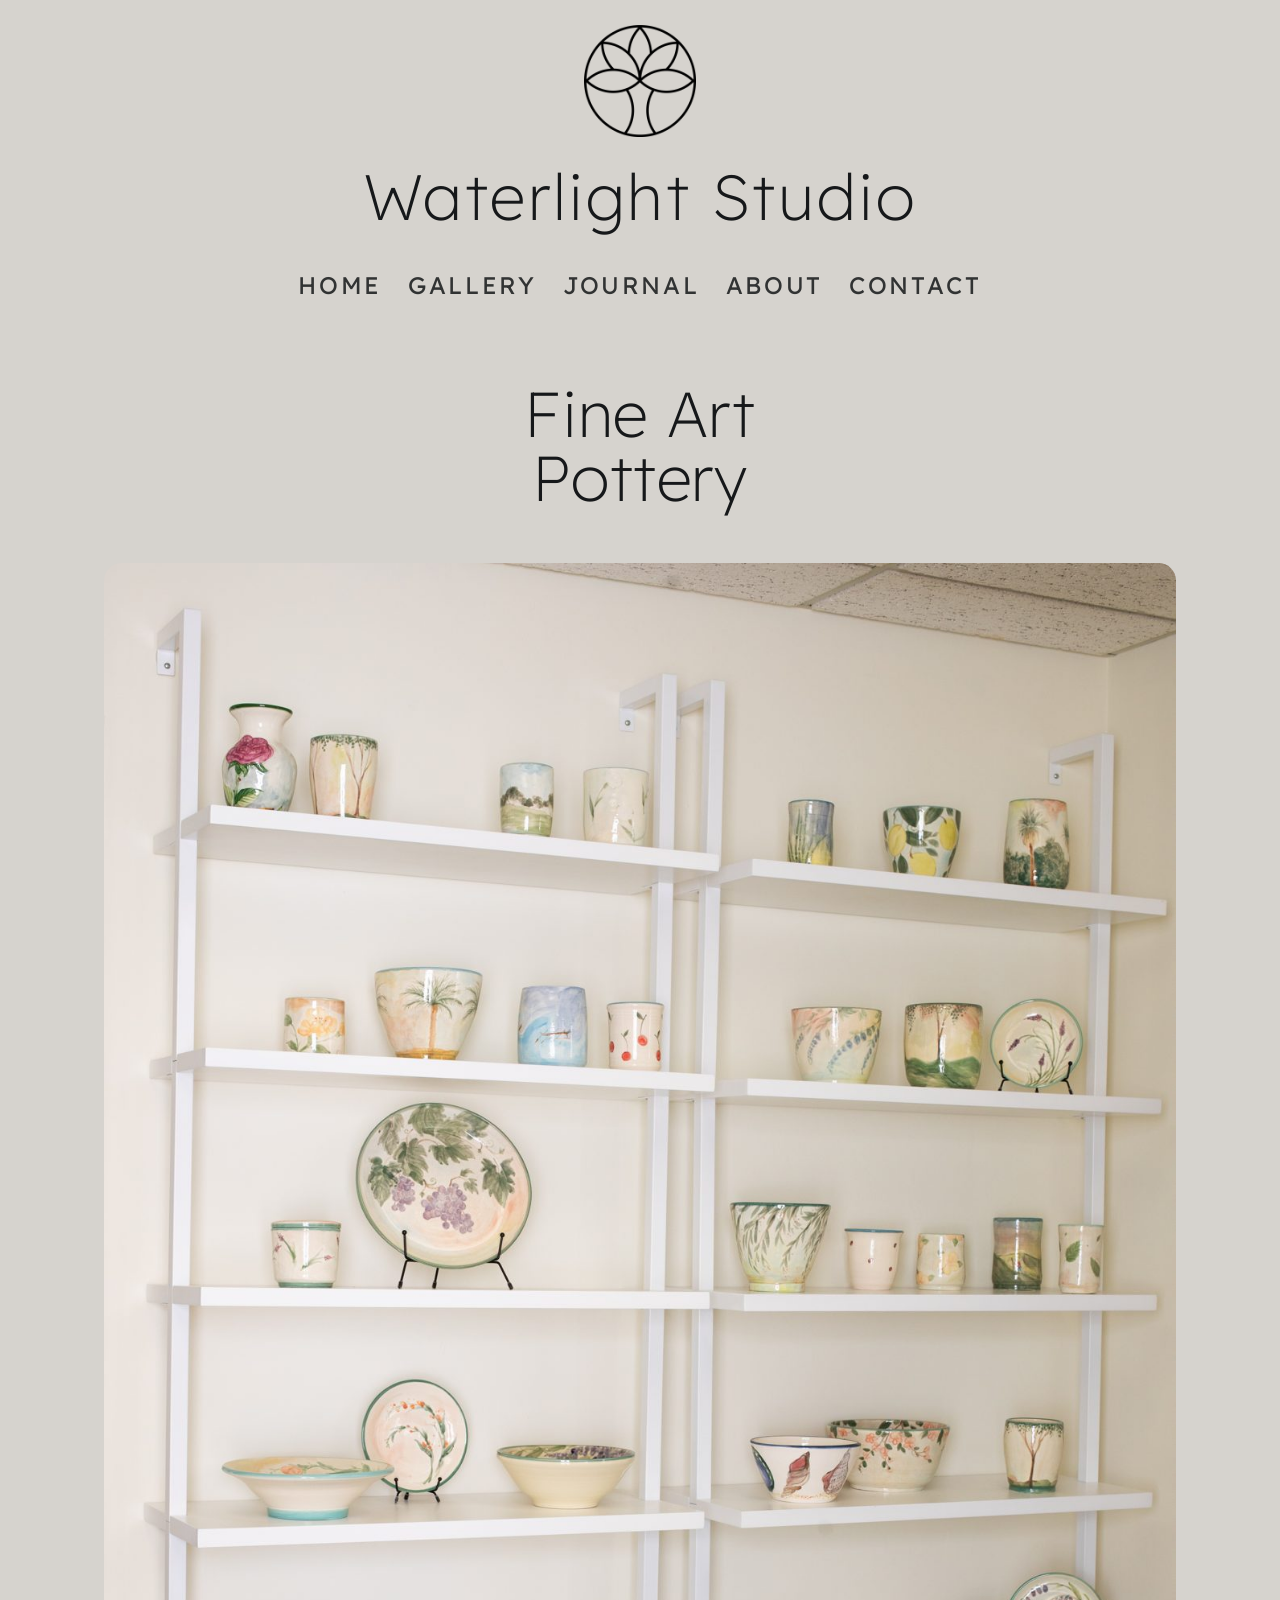
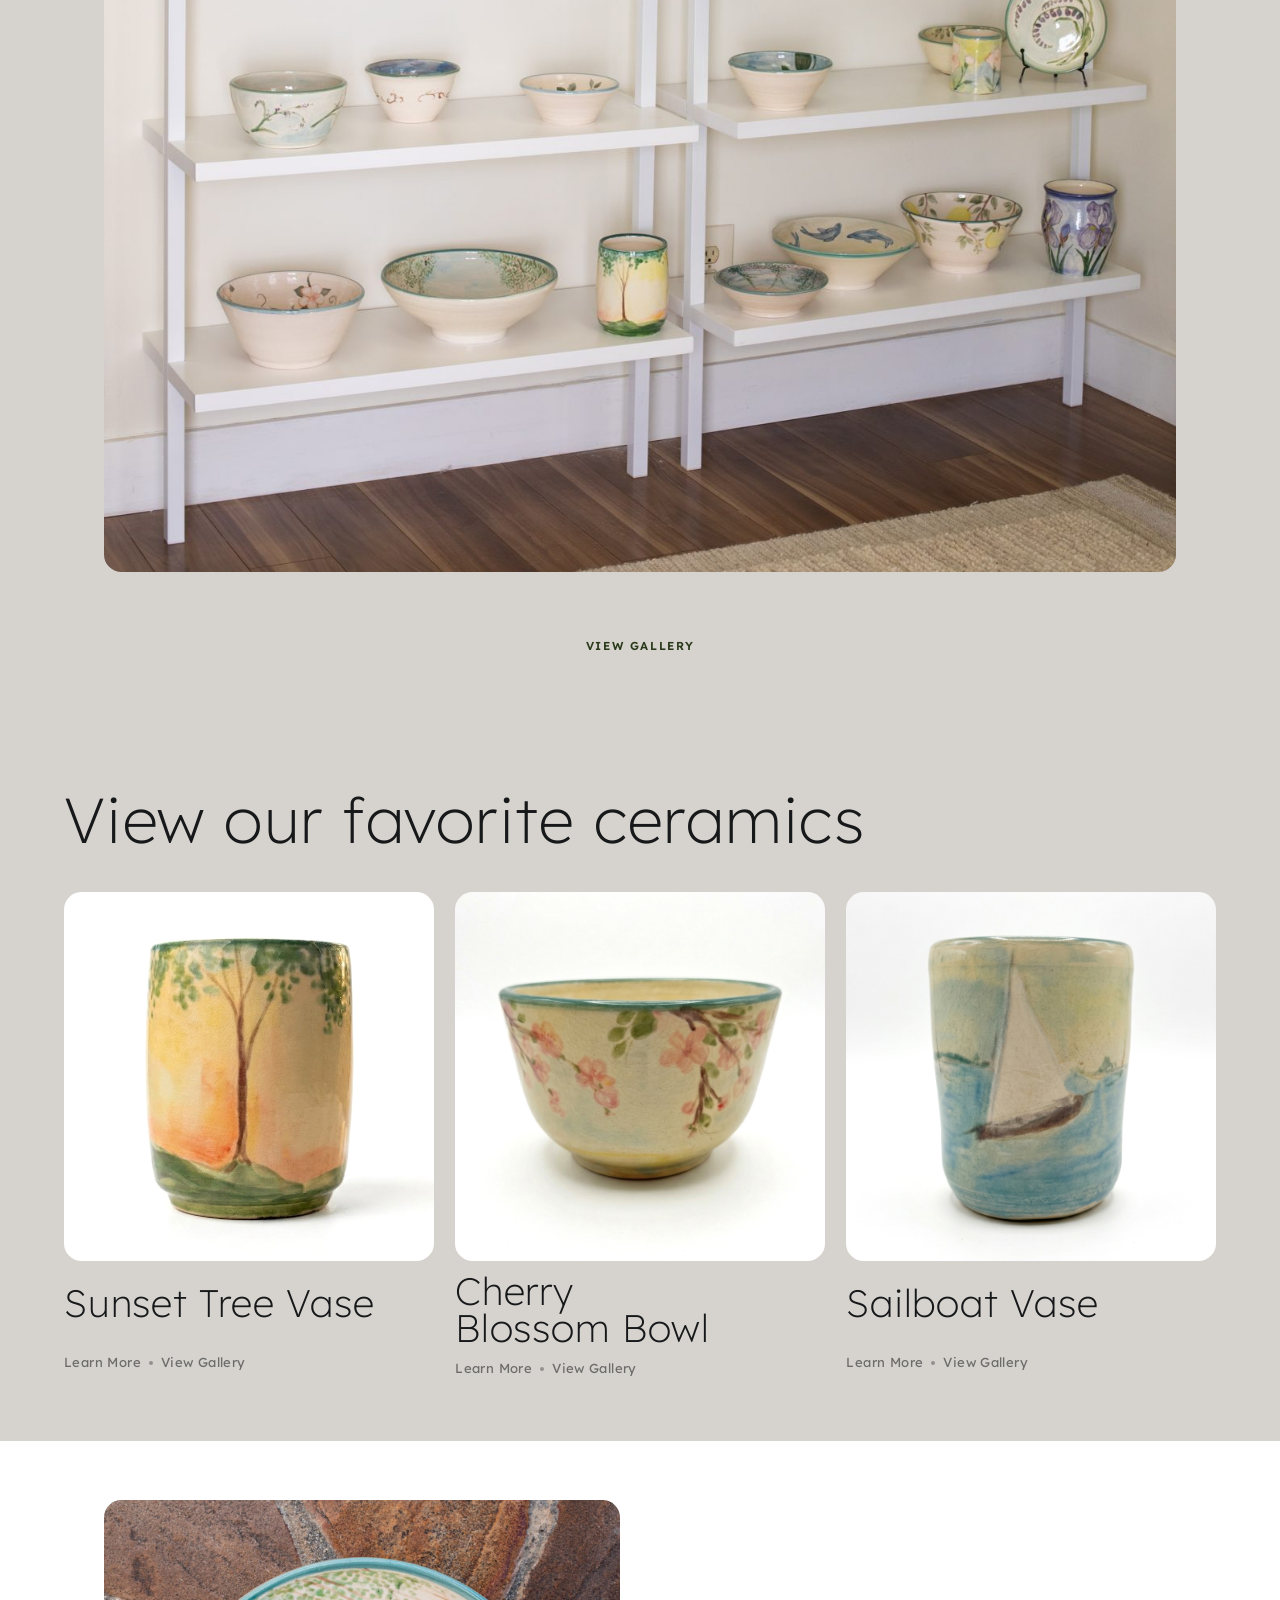
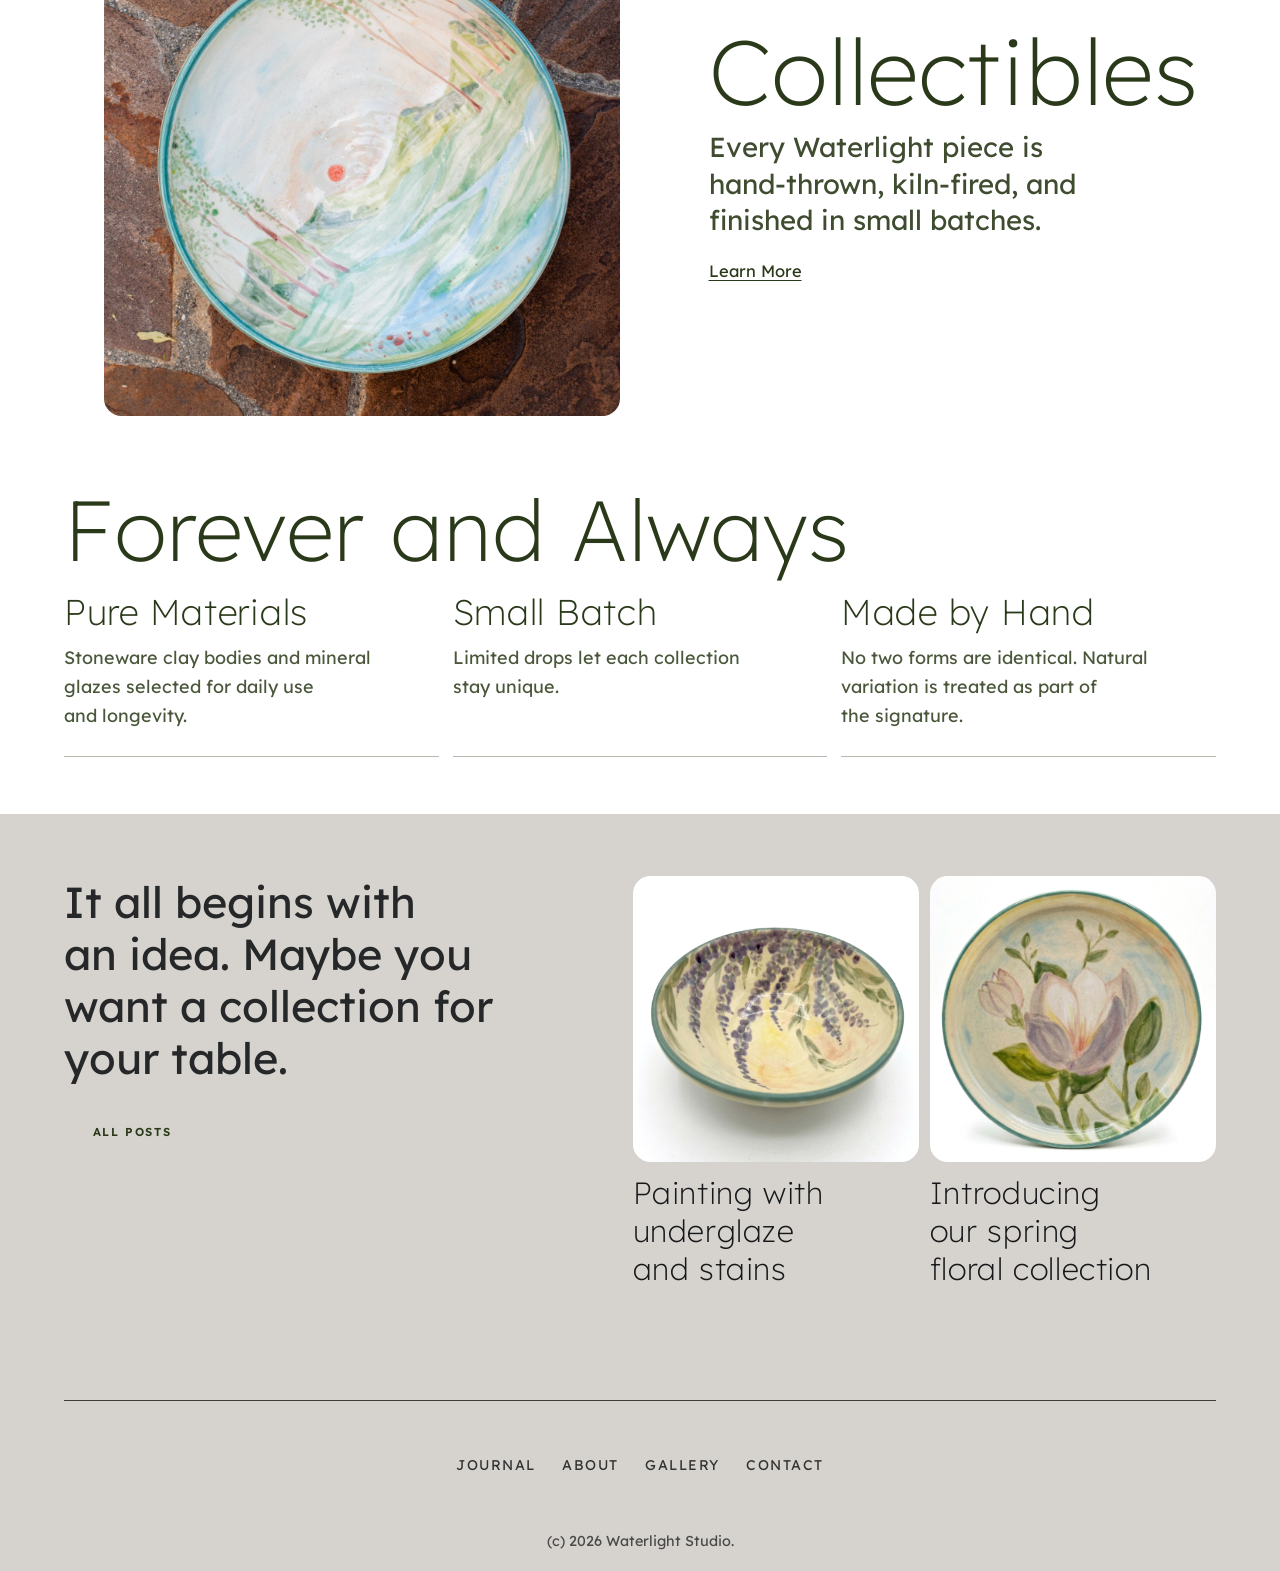
==== commit 38dc433a: "feat(admin): journal tab, events, about extra section, shoot photos - Admin: new Journal tab; move j" ====
--- a/index.html
+++ b/index.html
@@ -157,8 +157,7 @@
           <div class="container-wide home-journal__layout">
             <div class="home-journal__intro" data-reveal="left">
               <p>
-                It all begins with an idea. Maybe you want a collection for your table. Maybe you want
-                heirloom pieces that feel grounded and personal.
+                It all begins with an idea. Maybe you want a collection for your table.
               </p>
               <a class="home-pill home-pill--outline" href="/journal/">All Posts</a>
             </div>
@@ -200,7 +199,7 @@
       </footer>
     </div>
 
-    <script src="/cms-client.js"></script>
+    <script src="/cms-client.js?v=3"></script>
     <script src="/assets/js/main.js" defer></script>
     <script src="/assets/js/reveal.js" defer></script>
     <script>
--- a/assets/css/pages.css
+++ b/assets/css/pages.css
@@ -117,6 +117,12 @@
   font-size: 0.82rem;
   letter-spacing: 0.03em;
   color: rgba(22, 24, 26, 0.55);
+}
+
+.gallery-card__price {
+  font-size: 0.72rem;
+  color: rgba(22, 24, 26, 0.42);
+  letter-spacing: 0.02em;
 }
 
 .gallery-card__open {
